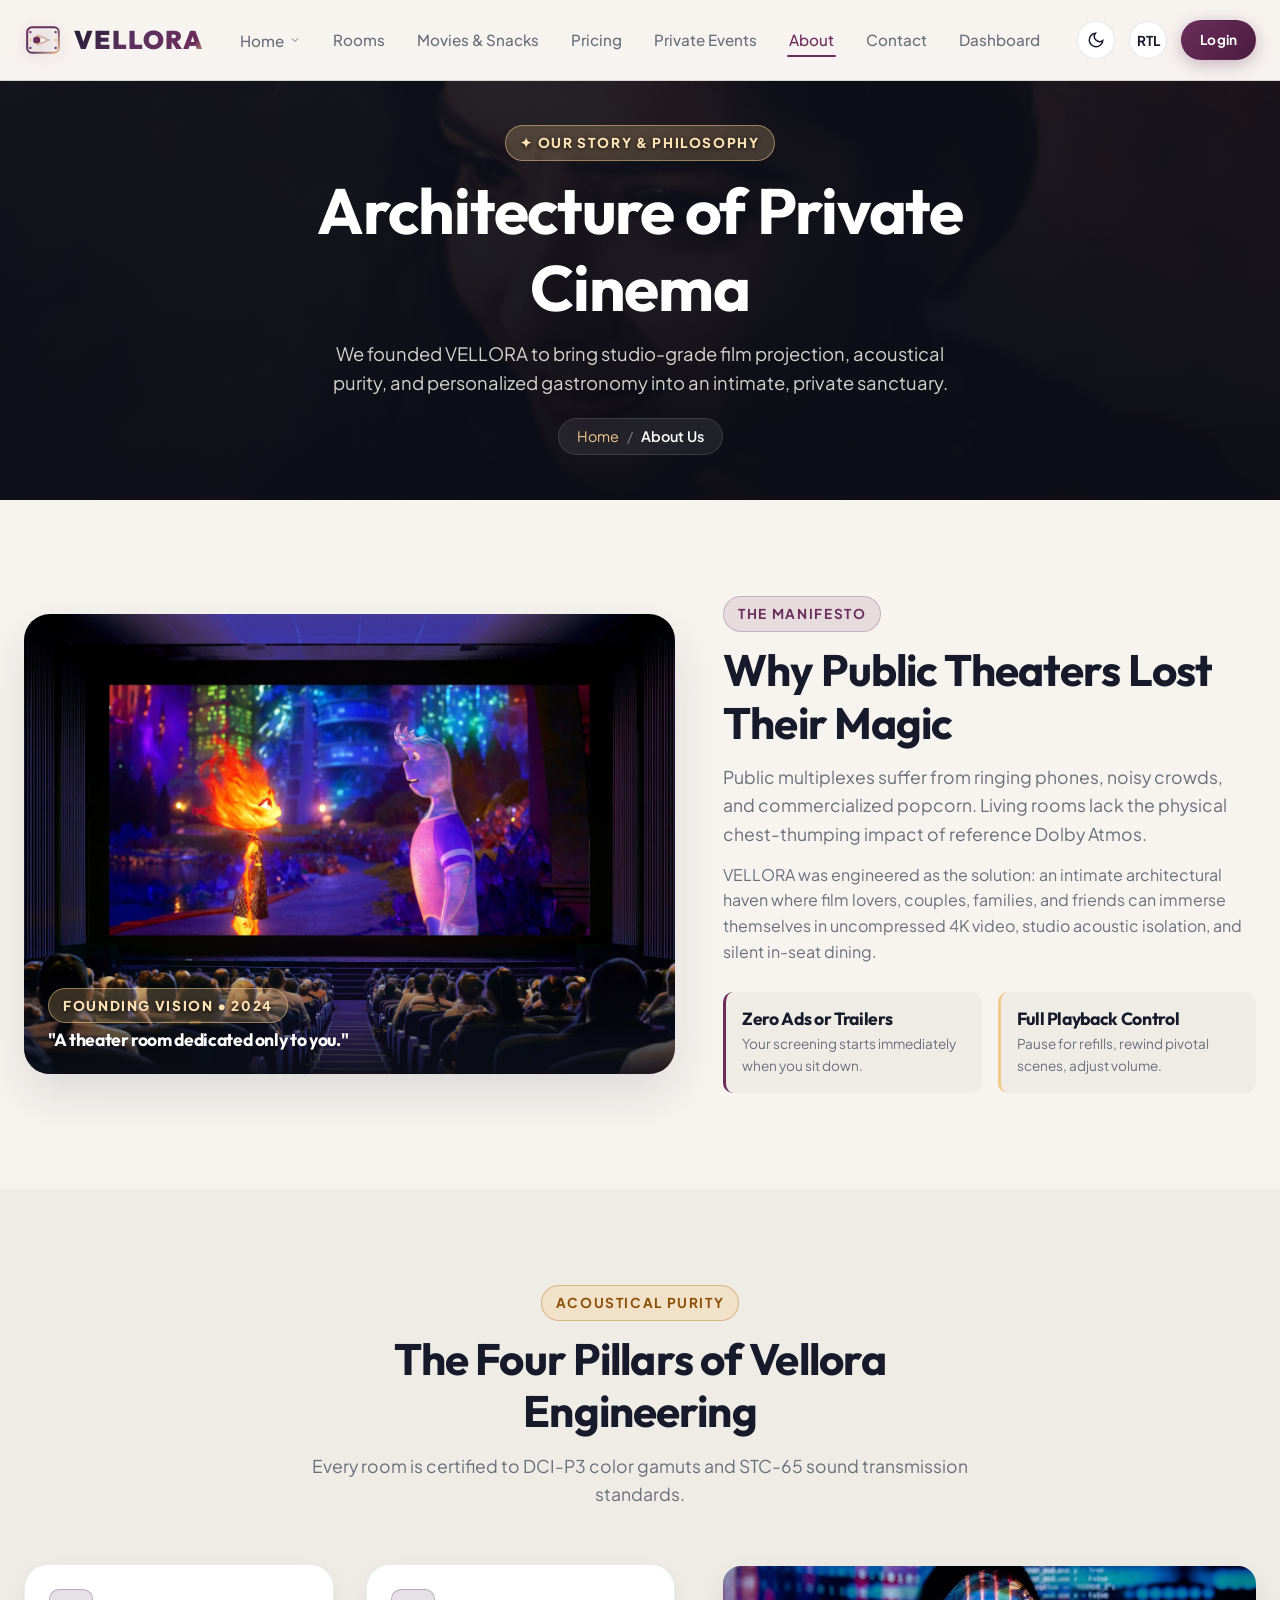
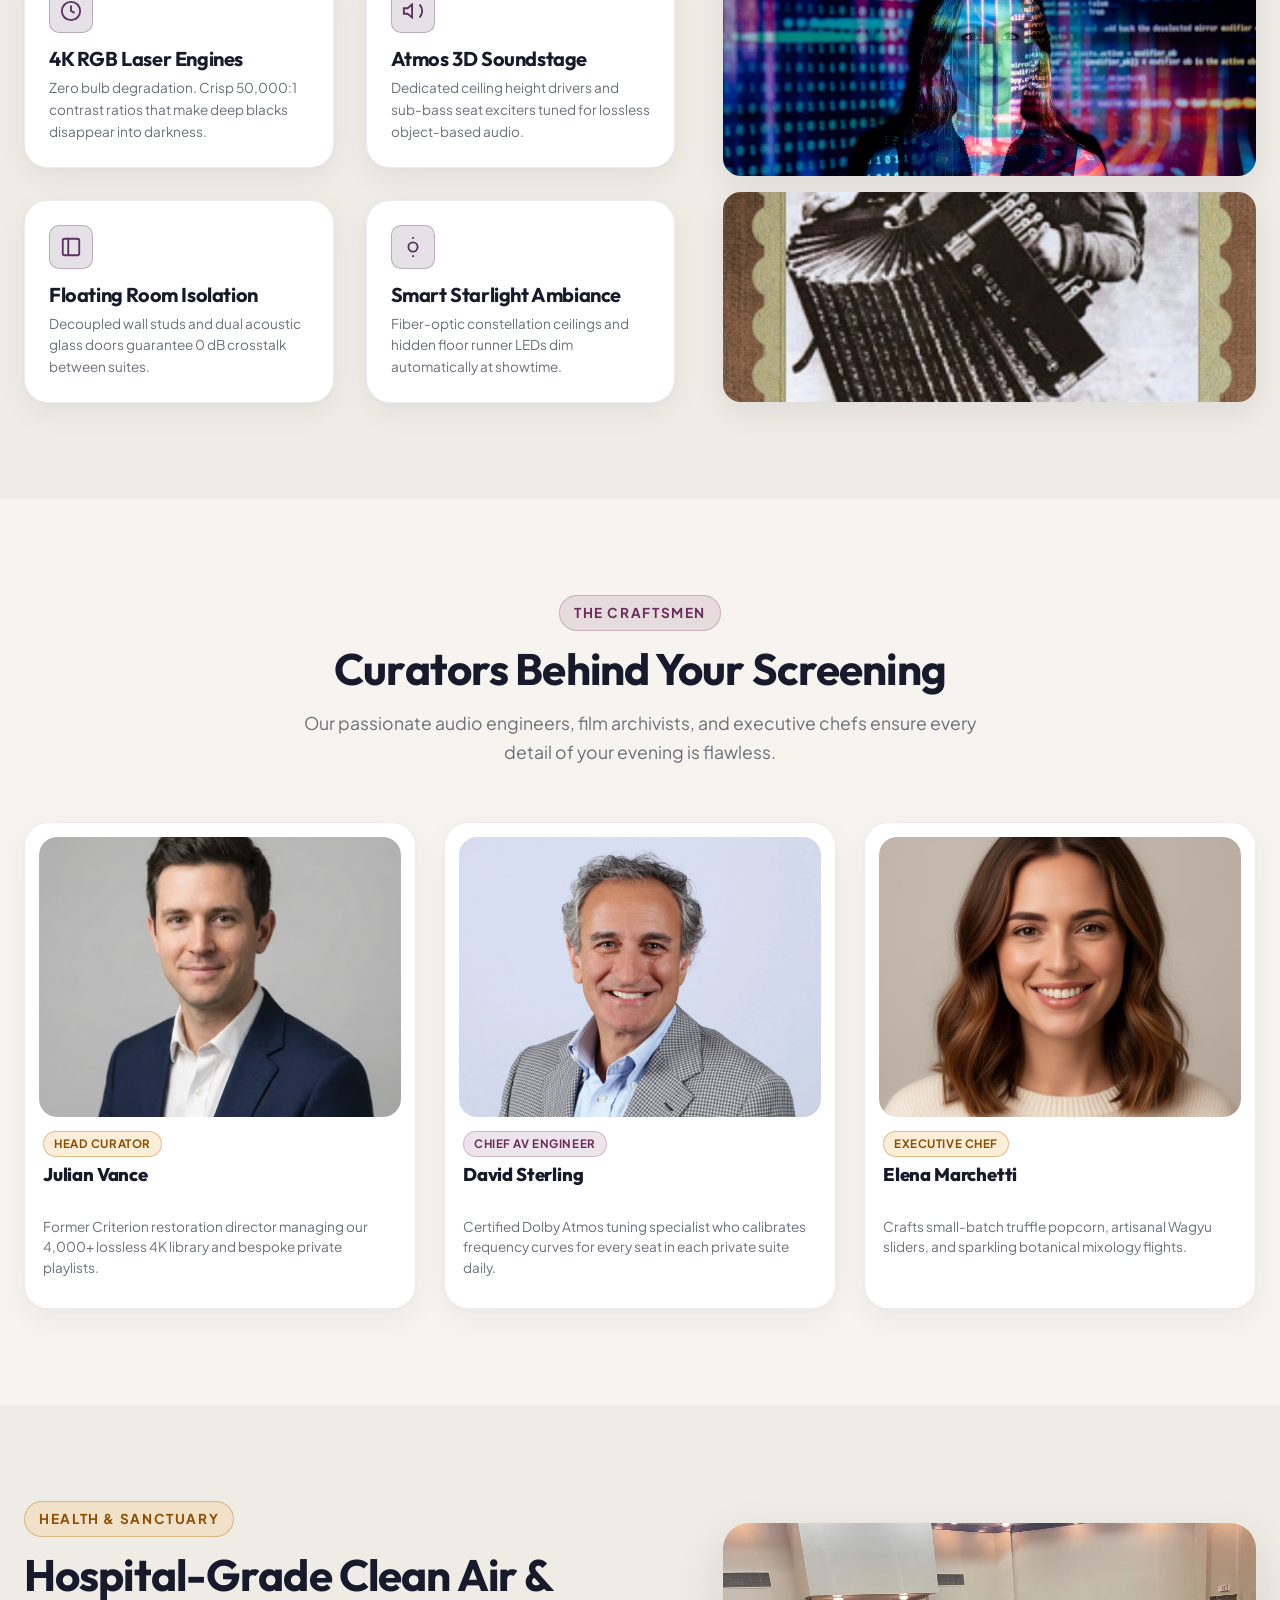
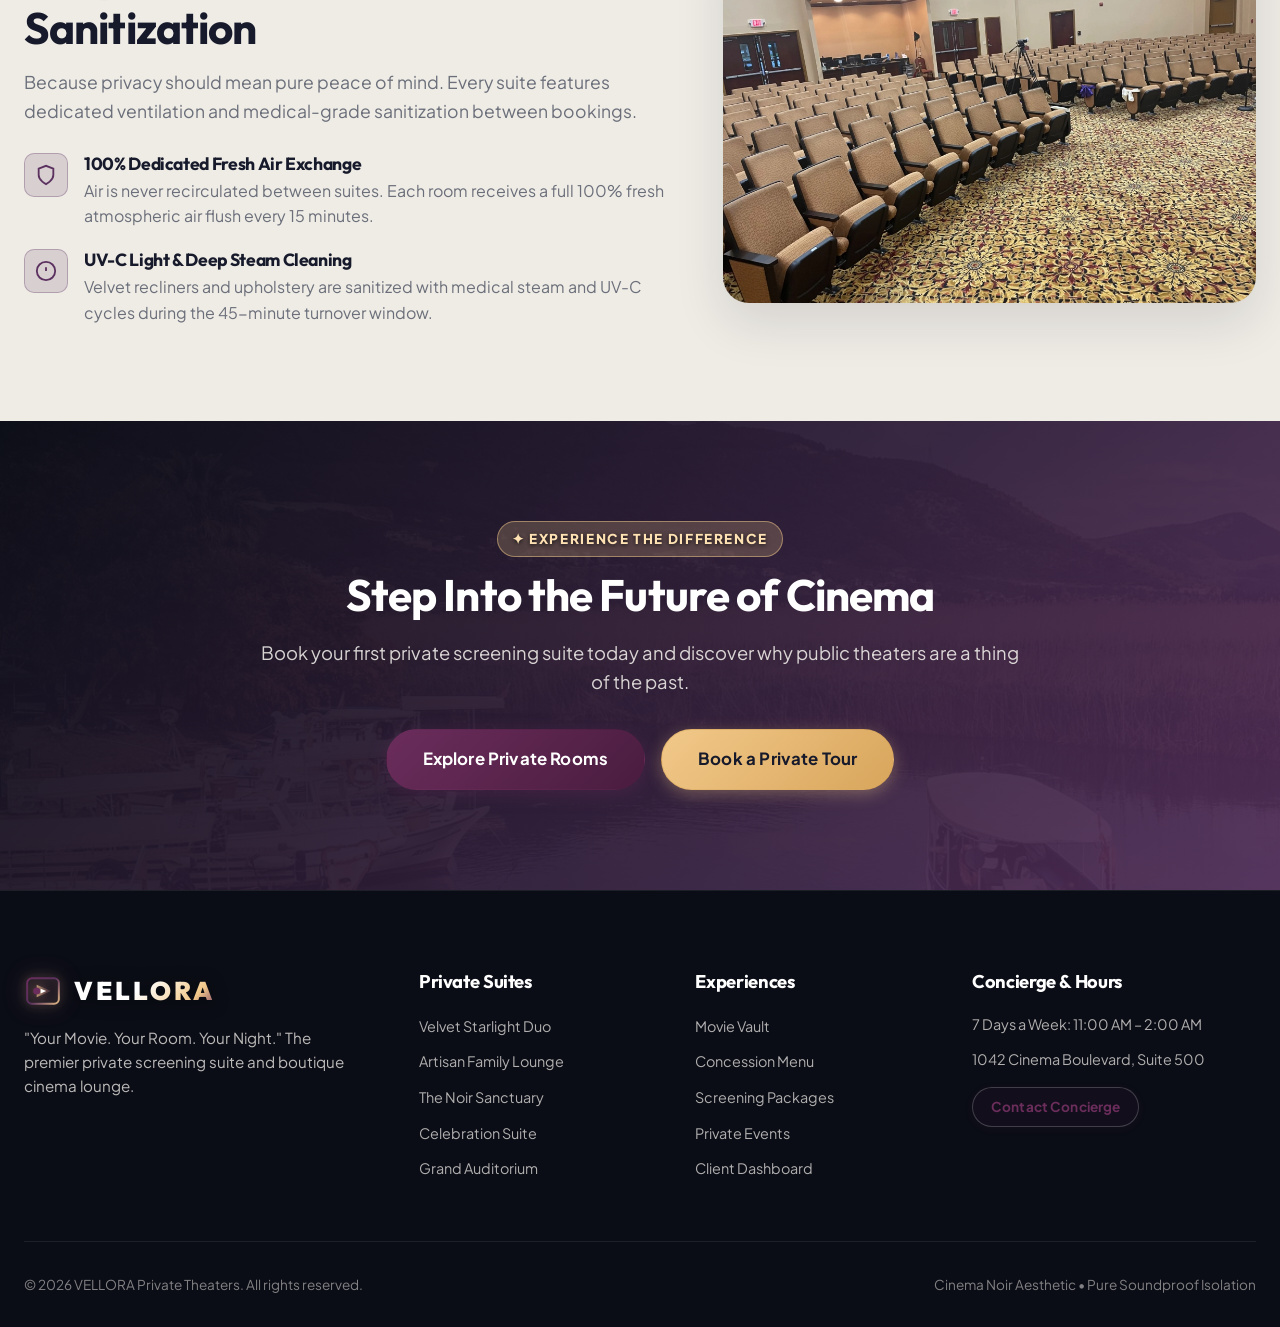
==== about.html @ 5b92fcf7 "first commit" ====
<!DOCTYPE html>
<html lang="en" data-theme="light" dir="ltr">
<head>
  <meta charset="UTF-8">
  <meta name="viewport" content="width=device-width, initial-scale=1.0">
  <title>About Us — VELLORA Private Theaters</title>
  <meta name="description" content="Discover the story behind VELLORA: our obsession with acoustic isolation, reference 4K laser optics, in-seat fine dining, and undisturbed cinema intimacy.">
  <link rel="icon" type="image/svg+xml" href="assets/icons/logo.svg">
  
  <link rel="stylesheet" href="assets/css/style.css">
  <link rel="stylesheet" href="assets/css/responsive.css">
</head>
<body>
  <!-- ==================== CINEMATIC PAGE PRELOADER ==================== -->
  <div id="vellora-preloader" class="vellora-preloader" aria-hidden="true">
    <div class="preloader-backdrop"></div>
    <div class="preloader-content">
      <div class="preloader-logo-wrap">
        <svg class="preloader-film-reel" viewBox="0 0 100 100" fill="none">
          <circle cx="50" cy="50" r="44" stroke="rgba(242, 201, 138, 0.2)" stroke-width="2" stroke-dasharray="6 6"/>
          <circle cx="50" cy="50" r="38" stroke="url(#preloadRingGrad)" stroke-width="3" stroke-linecap="round"/>
          <defs>
            <linearGradient id="preloadRingGrad" x1="0" y1="0" x2="100" y2="100" gradientUnits="userSpaceOnUse">
              <stop offset="0%" stop-color="#F2C98A"/>
              <stop offset="50%" stop-color="#6B2D5C"/>
              <stop offset="100%" stop-color="#F2C98A"/>
            </linearGradient>
          </defs>
        </svg>
        <svg class="preloader-brand-icon" viewBox="0 0 48 48" fill="none">
          <rect x="4" y="8" width="40" height="32" rx="6" stroke="url(#preloadLogoGrad)" stroke-width="2.5" />
          <circle cx="8" cy="14" r="1.5" fill="#6B2D5C" />
          <circle cx="8" cy="24" r="1.5" fill="#F2C98A" />
          <circle cx="8" cy="34" r="1.5" fill="#5B315F" />
          <circle cx="40" cy="14" r="1.5" fill="#6B2D5C" />
          <circle cx="40" cy="24" r="1.5" fill="#F2C98A" />
          <circle cx="40" cy="34" r="1.5" fill="#5B315F" />
          <polygon points="16,16 34,24 16,32" fill="url(#preloadBeamGrad)" />
          <circle cx="16" cy="24" r="4.5" fill="#6B2D5C" />
          <polygon points="21,21 28,24 21,27" fill="#FFFFFF" />
          <defs>
            <linearGradient id="preloadLogoGrad" x1="4" y1="4" x2="44" y2="44" gradientUnits="userSpaceOnUse">
              <stop offset="0%" stop-color="#6B2D5C" />
              <stop offset="50%" stop-color="#5B315F" />
              <stop offset="100%" stop-color="#F2C98A" />
            </linearGradient>
            <linearGradient id="preloadBeamGrad" x1="14" y1="24" x2="40" y2="24" gradientUnits="userSpaceOnUse">
              <stop offset="0%" stop-color="#F2C98A" stop-opacity="0.85" />
              <stop offset="100%" stop-color="#6B2D5C" stop-opacity="0.15" />
            </linearGradient>
          </defs>
        </svg>
      </div>
      <div class="preloader-brand-title">VELLORA</div>
      <div class="preloader-status-text">
        <span class="preloader-status-dot"></span>
        CALIBRATING PRIVATE CINEMA
      </div>
      <div class="preloader-progress-track">
        <div class="preloader-progress-bar"></div>
      </div>
    </div>
  </div>

  <!-- ==================== SITE NAVBAR ==================== -->
  <header class="site-header">
    <div class="container nav-container">
      <a href="index.html" class="brand-wrapper" aria-label="VELLORA Home">
        <svg class="brand-logo-svg" viewBox="0 0 48 48" fill="none">
          <defs>
            <linearGradient id="navLogoGradAb" x1="4" y1="4" x2="44" y2="44" gradientUnits="userSpaceOnUse">
              <stop offset="0%" stop-color="#6B2D5C" />
              <stop offset="50%" stop-color="#5B315F" />
              <stop offset="100%" stop-color="#F2C98A" />
            </linearGradient>
            <linearGradient id="navBeamGradAb" x1="14" y1="24" x2="40" y2="24" gradientUnits="userSpaceOnUse">
              <stop offset="0%" stop-color="#F2C98A" stop-opacity="0.8" />
              <stop offset="100%" stop-color="#6B2D5C" stop-opacity="0.1" />
            </linearGradient>
          </defs>
          <rect x="4" y="8" width="40" height="32" rx="6" stroke="url(#navLogoGradAb)" stroke-width="2.5" />
          <circle cx="8" cy="14" r="1.5" fill="#6B2D5C" />
          <circle cx="8" cy="24" r="1.5" fill="#F2C98A" />
          <circle cx="8" cy="34" r="1.5" fill="#5B315F" />
          <circle cx="40" cy="14" r="1.5" fill="#6B2D5C" />
          <circle cx="40" cy="24" r="1.5" fill="#F2C98A" />
          <circle cx="40" cy="34" r="1.5" fill="#5B315F" />
          <polygon points="16,16 34,24 16,32" fill="url(#navBeamGradAb)" />
          <circle cx="16" cy="24" r="4.5" fill="#6B2D5C" />
          <polygon points="21,21 28,24 21,27" fill="#FFFFFF" />
        </svg>
        <span class="brand-name-text">VELLORA</span>
      </a>

      <!-- 7 Main Navbar Items with Home Dropdown -->
      <ul class="nav-links">
        <li class="nav-dropdown">
          <button class="nav-link dropdown-toggle" aria-haspopup="true" aria-expanded="false">
            Home
            <svg width="12" height="12" viewBox="0 0 24 24" fill="none" stroke="currentColor" stroke-width="2"><polyline points="6 9 12 15 18 9"/></svg>
          </button>
          <ul class="dropdown-menu">
            <li><a href="index.html">Home 1 (Classic Luxe)</a></li>
            <li><a href="home-2.html">Home 2 (Cinema Pods)</a></li>
          </ul>
        </li>
        <li><a href="rooms.html" class="nav-link">Rooms</a></li>
        <li><a href="movies-snacks.html" class="nav-link">Movies &amp; Snacks</a></li>
        <li><a href="pricing.html" class="nav-link">Pricing</a></li>
        <li><a href="parties.html" class="nav-link">Private Events</a></li>
        <li><a href="about.html" class="nav-link active">About</a></li>
        <li><a href="contact.html" class="nav-link">Contact</a></li>
        <li><a href="dashboard.html" class="nav-link">Dashboard</a></li>
      </ul>

      <div class="nav-controls">
        <button class="control-toggle-btn theme-toggle-btn" aria-label="Toggle Theme">
          <svg width="18" height="18" viewBox="0 0 24 24" fill="none" stroke="currentColor" stroke-width="2"><circle cx="12" cy="12" r="5"/><path d="M12 1v2M12 21v2M4.22 4.22l1.42 1.42M18.36 18.36l1.42 1.42M18 12h2M21 12h2M4.22 19.78l1.42-1.42M18.36 5.64l1.42-1.42"/></svg>
        </button>
        <button class="control-toggle-btn rtl-toggle-btn" aria-label="Toggle Direction">RTL</button>
        <a href="login.html" class="btn btn-primary btn-sm desktop-login-btn">Login</a>
        <button class="hamburger-btn" aria-label="Open Navigation Menu">
          <span></span><span></span><span></span>
        </button>
      </div>
    </div>
  </header>

  <!-- Mobile Drawer -->
  <div class="mobile-nav-drawer">
    <ul class="mobile-nav-links">
      <li class="nav-dropdown">
        <button class="nav-link dropdown-toggle">
          Home Concepts
          <svg width="14" height="14" viewBox="0 0 24 24" fill="none" stroke="currentColor" stroke-width="2"><polyline points="6 9 12 15 18 9"/></svg>
        </button>
        <ul class="dropdown-menu">
          <li><a href="index.html">Home 1 (Classic Luxe)</a></li>
          <li><a href="home-2.html">Home 2 (Cinema Pods)</a></li>
        </ul>
      </li>
      <li><a href="rooms.html" class="nav-link">Rooms</a></li>
      <li><a href="movies-snacks.html" class="nav-link">Movies &amp; Snacks</a></li>
      <li><a href="pricing.html" class="nav-link">Pricing</a></li>
      <li><a href="parties.html" class="nav-link">Private Events</a></li>
      <li><a href="about.html" class="nav-link active">About</a></li>
      <li><a href="contact.html" class="nav-link">Contact</a></li>
      <li><a href="dashboard.html" class="nav-link">Dashboard</a></li>
    </ul>
    <div style="margin-top: auto; display: flex; flex-direction: column; gap: 12px;">
      <a href="login.html" class="btn btn-primary">Login</a>
      <a href="register.html" class="btn btn-secondary">Create Account</a>
    </div>
  </div>

  <main>
    <!-- =======================================================
         SECTION 1: INNER PAGE HERO (EXACT STANDARDIZED HEIGHT)
         ======================================================= -->
    <section class="inner-page-hero">
      <img src="assets/images/hero-about.jpg" alt="Vellora Cinema Philosophy and Architecture" class="inner-hero-bg">
      <div class="inner-hero-overlay"></div>
      <div class="container inner-hero-content">
        <span class="eyebrow eyebrow-warm">✦ Our Story &amp; Philosophy</span>
        <h1>Architecture of Private Cinema</h1>
        <p>We founded VELLORA to bring studio-grade film projection, acoustical purity, and personalized gastronomy into an intimate, private sanctuary.</p>
        <ul class="breadcrumb-list">
          <li><a href="index.html">Home</a></li>
          <li><span>/</span></li>
          <li class="current">About Us</li>
        </ul>
      </div>
    </section>

    <!-- =======================================================
         SECTION 1: THE ORIGIN STORY & CINEMATIC MANIFESTO
         ======================================================= -->
    <section class="section-spacing">
      <div class="container">
        <div class="editorial-experience-grid">
          <div style="position: relative; border-radius: var(--radius-lg); overflow: hidden; box-shadow: var(--shadow-lg);">
            <img src="assets/images/about-manifesto.jpg" alt="Vellora Film Curators and Studio Mastering" style="width: 100%; height: 460px; object-fit: cover;">
            <div style="position: absolute; bottom: 0; left: 0; right: 0; padding: 24px; background: linear-gradient(0deg, rgba(11,13,22,0.92) 0%, transparent 100%); color: #FFFFFF;">
              <span class="eyebrow eyebrow-warm" style="margin-bottom: 6px;">Founding Vision &bull; 2024</span>
              <h4 style="color: #FFFFFF; font-size: 1.1rem;">"A theater room dedicated only to you."</h4>
            </div>
          </div>

          <div>
            <span class="eyebrow">The Manifesto</span>
            <h2>Why Public Theaters Lost Their Magic</h2>
            <p class="section-desc">Public multiplexes suffer from ringing phones, noisy crowds, and commercialized popcorn. Living rooms lack the physical chest-thumping impact of reference Dolby Atmos.</p>
            
            <p style="margin-top: 14px; font-size: 1rem; color: var(--color-muted);">
              VELLORA was engineered as the solution: an intimate architectural haven where film lovers, couples, families, and friends can immerse themselves in uncompressed 4K video, studio acoustic isolation, and silent in-seat dining.
            </p>

            <div class="form-row-2col" style="margin-top: 28px;">
              <div style="padding: 16px; background: var(--color-surface-soft); border-radius: var(--radius-sm); border-left: 3px solid var(--color-accent);">
                <h4 style="font-size: 1.1rem; margin-bottom: 4px;">Zero Ads or Trailers</h4>
                <p style="font-size: 0.85rem;">Your screening starts immediately when you sit down.</p>
              </div>
              <div style="padding: 16px; background: var(--color-surface-soft); border-radius: var(--radius-sm); border-left: 3px solid var(--color-warm);">
                <h4 style="font-size: 1.1rem; margin-bottom: 4px;">Full Playback Control</h4>
                <p style="font-size: 0.85rem;">Pause for refills, rewind pivotal scenes, adjust volume.</p>
              </div>
            </div>
          </div>
        </div>
      </div>
    </section>

    <!-- =======================================================
         SECTION 2: ACOUSTIC & OPTICAL ENGINEERING STANDARDS
         ======================================================= -->
    <section class="section-spacing" style="background: var(--color-surface-soft);">
      <div class="container">
        <div class="section-header">
          <span class="eyebrow eyebrow-warm">Acoustical Purity</span>
          <h2>The Four Pillars of Vellora Engineering</h2>
          <p class="section-desc">Every room is certified to DCI-P3 color gamuts and STC-65 sound transmission standards.</p>
        </div>

        <div class="editorial-experience-grid">
          <div class="grid-2">
            <div class="cinema-card" style="padding: 24px;">
              <div class="feature-icon-badge" style="margin-bottom: 14px;">
                <svg width="22" height="22" viewBox="0 0 24 24" fill="none" stroke="currentColor" stroke-width="2"><circle cx="12" cy="12" r="10"/><path d="M12 6v6l4 2"/></svg>
              </div>
              <h4 style="margin-bottom: 6px;">4K RGB Laser Engines</h4>
              <p style="font-size: 0.85rem;">Zero bulb degradation. Crisp 50,000:1 contrast ratios that make deep blacks disappear into darkness.</p>
            </div>

            <div class="cinema-card" style="padding: 24px;">
              <div class="feature-icon-badge" style="margin-bottom: 14px;">
                <svg width="22" height="22" viewBox="0 0 24 24" fill="none" stroke="currentColor" stroke-width="2"><polygon points="11 5 6 9 2 9 2 15 6 15 11 19 11 5"/><path d="M19.07 4.93a10 10 0 0 1 0 14.14"/></svg>
              </div>
              <h4 style="margin-bottom: 6px;">Atmos 3D Soundstage</h4>
              <p style="font-size: 0.85rem;">Dedicated ceiling height drivers and sub-bass seat exciters tuned for lossless object-based audio.</p>
            </div>

            <div class="cinema-card" style="padding: 24px;">
              <div class="feature-icon-badge" style="margin-bottom: 14px;">
                <svg width="22" height="22" viewBox="0 0 24 24" fill="none" stroke="currentColor" stroke-width="2"><rect x="3" y="3" width="18" height="18" rx="2"/><line x1="9" y1="3" x2="9" y2="21"/></svg>
              </div>
              <h4 style="margin-bottom: 6px;">Floating Room Isolation</h4>
              <p style="font-size: 0.85rem;">Decoupled wall studs and dual acoustic glass doors guarantee 0 dB crosstalk between suites.</p>
            </div>

            <div class="cinema-card" style="padding: 24px;">
              <div class="feature-icon-badge" style="margin-bottom: 14px;">
                <svg width="22" height="22" viewBox="0 0 24 24" fill="none" stroke="currentColor" stroke-width="2"><circle cx="12" cy="12" r="5"/><path d="M12 1v2M12 21v2"/></svg>
              </div>
              <h4 style="margin-bottom: 6px;">Smart Starlight Ambiance</h4>
              <p style="font-size: 0.85rem;">Fiber-optic constellation ceilings and hidden floor runner LEDs dim automatically at showtime.</p>
            </div>
          </div>

          <div style="display: flex; flex-direction: column; gap: 16px;">
            <div style="border-radius: var(--radius-md); overflow: hidden; height: 210px; box-shadow: var(--shadow-md);">
              <img src="assets/images/about-engineering.jpg" alt="Laser Optical Prism Calibration" style="width: 100%; height: 100%; object-fit: cover;">
            </div>
            <div style="border-radius: var(--radius-md); overflow: hidden; height: 210px; box-shadow: var(--shadow-md);">
              <img src="assets/images/about-acoustics-lab.jpg" alt="Acoustical Sound Panel Lab" style="width: 100%; height: 100%; object-fit: cover;">
            </div>
          </div>
        </div>
      </div>
    </section>

    <!-- =======================================================
         SECTION 3: MASTER CURATORS & HOSPITALITY MASTERS
         ======================================================= -->
    <section class="section-spacing">
      <div class="container">
        <div class="section-header">
          <span class="eyebrow">The Craftsmen</span>
          <h2>Curators Behind Your Screening</h2>
          <p class="section-desc">Our passionate audio engineers, film archivists, and executive chefs ensure every detail of your evening is flawless.</p>
        </div>

        <div class="grid-3">
          <div class="cinema-card">
            <div class="card-media" style="height: 280px;">
              <img src="assets/images/about-team-curator.jpg" alt="Julian Vance - Master Film Curator">
            </div>
            <div class="card-body">
              <span class="eyebrow eyebrow-warm" style="margin-bottom: 6px;">Head Curator</span>
              <h3 class="card-title">Julian Vance</h3>
              <p class="card-desc">Former Criterion restoration director managing our 4,000+ lossless 4K library and bespoke private playlists.</p>
            </div>
          </div>

          <div class="cinema-card">
            <div class="card-media" style="height: 280px;">
              <img src="assets/images/about-team-projectionist.jpg" alt="David Sterling - Chief Acoustical Engineer">
            </div>
            <div class="card-body">
              <span class="eyebrow" style="margin-bottom: 6px;">Chief AV Engineer</span>
              <h3 class="card-title">David Sterling</h3>
              <p class="card-desc">Certified Dolby Atmos tuning specialist who calibrates frequency curves for every seat in each private suite daily.</p>
            </div>
          </div>

          <div class="cinema-card">
            <div class="card-media" style="height: 280px;">
              <img src="assets/images/about-team-sommelier.jpg" alt="Elena Marchetti - Executive Concession Chef">
            </div>
            <div class="card-body">
              <span class="eyebrow eyebrow-warm" style="margin-bottom: 6px;">Executive Chef</span>
              <h3 class="card-title">Elena Marchetti</h3>
              <p class="card-desc">Crafts small-batch truffle popcorn, artisanal Wagyu sliders, and sparkling botanical mixology flights.</p>
            </div>
          </div>
        </div>
      </div>
    </section>

    <!-- =======================================================
         SECTION 4: SUSTAINABILITY & CLEAN AIR TECHNOLOGY
         ======================================================= -->
    <section class="section-spacing" style="background: var(--color-surface-soft);">
      <div class="container">
        <div class="editorial-experience-grid">
          <div>
            <span class="eyebrow eyebrow-warm">Health &amp; Sanctuary</span>
            <h2>Hospital-Grade Clean Air &amp; Sanitization</h2>
            <p class="section-desc">Because privacy should mean pure peace of mind. Every suite features dedicated ventilation and medical-grade sanitization between bookings.</p>

            <div class="feature-list">
              <div class="feature-list-item">
                <div class="feature-icon-badge">
                  <svg width="22" height="22" viewBox="0 0 24 24" fill="none" stroke="currentColor" stroke-width="2"><path d="M12 22s8-4 8-10V5l-8-3-8 3v7c0 6 8 10 8 10z"/></svg>
                </div>
                <div>
                  <h4>100% Dedicated Fresh Air Exchange</h4>
                  <p>Air is never recirculated between suites. Each room receives a full 100% fresh atmospheric air flush every 15 minutes.</p>
                </div>
              </div>

              <div class="feature-list-item">
                <div class="feature-icon-badge">
                  <svg width="22" height="22" viewBox="0 0 24 24" fill="none" stroke="currentColor" stroke-width="2"><circle cx="12" cy="12" r="10"/><line x1="12" y1="8" x2="12" y2="12"/><line x1="12" y1="16" x2="12.01" y2="16"/></svg>
                </div>
                <div>
                  <h4>UV-C Light &amp; Deep Steam Cleaning</h4>
                  <p>Velvet recliners and upholstery are sanitized with medical steam and UV-C cycles during the 45-minute turnover window.</p>
                </div>
              </div>
            </div>
          </div>

          <div style="border-radius: var(--radius-lg); overflow: hidden; height: 380px; box-shadow: var(--shadow-lg);">
            <img src="assets/images/about-clean-air.jpg" alt="Vellora Clean Air and Private Sanitation" style="width: 100%; height: 100%; object-fit: cover;">
          </div>
        </div>
      </div>
    </section>

    <!-- =======================================================
         SECTION 5: FINAL INVITATION & STUDIO TOUR CTA
         ======================================================= -->
    <section class="fullwidth-cta-section">
      <img src="assets/images/about-cta-tour.jpg" alt="Vellora Cinema Suite Invitation" class="cta-bg">
      <div class="cta-overlay"></div>
      
      <div class="container">
        <div class="cta-content">
          <span class="eyebrow eyebrow-warm">✦ Experience the Difference</span>
          <h2>Step Into the Future of Cinema</h2>
          <p>Book your first private screening suite today and discover why public theaters are a thing of the past.</p>
          <div class="cta-buttons">
            <a href="rooms.html" class="btn btn-primary btn-lg">Explore Private Rooms</a>
            <a href="contact.html" class="btn btn-secondary btn-lg">Book a Private Tour</a>
          </div>
        </div>
      </div>
    </section>
  </main>

  <!-- ==================== FOOTER ==================== -->
  <footer class="site-footer">
    <div class="container">
      <div class="footer-grid">
        <div class="footer-brand">
          <a href="index.html" class="brand-wrapper" style="color: #FFFFFF;">
            <svg class="brand-logo-svg" viewBox="0 0 48 48" fill="none">
              <rect x="4" y="8" width="40" height="32" rx="6" stroke="url(#navLogoGradAb)" stroke-width="2.5" />
              <polygon points="16,16 34,24 16,32" fill="url(#navBeamGradAb)" />
              <circle cx="16" cy="24" r="4.5" fill="#6B2D5C" />
              <polygon points="21,21 28,24 21,27" fill="#FFFFFF" />
            </svg>
            <span class="brand-name-text">VELLORA</span>
          </a>
          <p>"Your Movie. Your Room. Your Night." The premier private screening suite and boutique cinema lounge.</p>
        </div>

        <div class="footer-col">
          <h4>Private Suites</h4>
          <ul class="footer-links">
            <li><a href="rooms.html">Velvet Starlight Duo</a></li>
            <li><a href="rooms.html">Artisan Family Lounge</a></li>
            <li><a href="rooms.html">The Noir Sanctuary</a></li>
            <li><a href="rooms.html">Celebration Suite</a></li>
            <li><a href="rooms.html">Grand Auditorium</a></li>
          </ul>
        </div>

        <div class="footer-col">
          <h4>Experiences</h4>
          <ul class="footer-links">
            <li><a href="movies-snacks.html">Movie Vault</a></li>
            <li><a href="movies-snacks.html">Concession Menu</a></li>
            <li><a href="pricing.html">Screening Packages</a></li>
            <li><a href="parties.html">Private Events</a></li>
            <li><a href="dashboard.html">Client Dashboard</a></li>
          </ul>
        </div>

        <div class="footer-col">
          <h4>Concierge &amp; Hours</h4>
          <p style="color: rgba(247, 244, 240, 0.7); font-size: 0.9rem; margin-bottom: 12px;">7 Days a Week: 11:00 AM – 2:00 AM</p>
          <p style="color: rgba(247, 244, 240, 0.7); font-size: 0.9rem; margin-bottom: 16px;">1042 Cinema Boulevard, Suite 500</p>
          <a href="contact.html" class="btn btn-outline btn-sm" style="color: #FFFFFF; border-color: rgba(255,255,255,0.2);">Contact Concierge</a>
        </div>
      </div>

      <div class="footer-bottom">
        <span>&copy; 2026 VELLORA Private Theaters. All rights reserved.</span>
        <span>Cinema Noir Aesthetic &bull; Pure Soundproof Isolation</span>
      </div>
    </div>
  </footer>

  <button class="back-to-top" aria-label="Back to top">
    <svg width="20" height="20" viewBox="0 0 24 24" fill="none" stroke="currentColor" stroke-width="2"><polyline points="18 15 12 9 6 15"/></svg>
  </button>

  <script src="assets/js/main.js"></script>
</body>
</html>
---- assets/css/style.css ----
/* ==========================================================================
   VELLORA — Private Movie Theater Rental
   Design Theme: "Cinema Noir"
   ========================================================================== */

@import url('https://fonts.googleapis.com/css2?family=Outfit:wght@300;400;500;600;700;800&family=Plus+Jakarta+Sans:wght@300;400;500;600;700&display=swap');

/* --- Root Design Variables (Light Mode Default) --- */
:root {
  --color-primary: #171A2B;
  --color-secondary: #5B315F;
  --color-accent: #6B2D5C;
  --color-accent-hover: #542048;
  --color-warm: #F2C98A;
  --color-warm-rgb: 242, 201, 138;
  --color-bg: #F7F4F0;
  --color-surface: #FFFFFF;
  --color-surface-soft: #EFECE6;
  --color-text: #171A2B;
  --color-muted: #6B6F7A;
  --color-border: rgba(23, 26, 43, 0.1);
  --color-border-hover: rgba(107, 45, 92, 0.4);
  
  --color-dark-bg: #0B0D16;
  --color-dark-surface: #151827;

  /* Card & Glass Tokens */
  --card-bg: #FFFFFF;
  --card-border: rgba(23, 26, 43, 0.08);
  --glass-bg: rgba(255, 255, 255, 0.85);
  --glass-border: rgba(255, 255, 255, 0.4);
  --nav-bg: rgba(247, 244, 240, 0.92);
  
  /* Shadows & Glows */
  --shadow-sm: 0 2px 8px rgba(23, 26, 43, 0.06);
  --shadow-md: 0 10px 30px rgba(23, 26, 43, 0.08);
  --shadow-lg: 0 20px 50px rgba(23, 26, 43, 0.12);
  --glow-warm: 0 0 35px rgba(242, 201, 138, 0.35);
  --glow-accent: 0 0 30px rgba(107, 45, 92, 0.3);

  /* Dimensions & Spacing */
  --container-max-width: 1320px;
  --radius-sm: 10px;
  --radius-md: 18px;
  --radius-lg: 26px;
  --radius-xl: 34px;
  --radius-full: 9999px;
  --inner-hero-height: 420px;

  /* Fonts */
  --font-heading: 'Outfit', sans-serif;
  --font-body: 'Plus Jakarta Sans', sans-serif;
  --transition-fast: 0.2s ease;
  --transition-normal: 0.35s cubic-bezier(0.16, 1, 0.3, 1);
}

/* --- Dark Mode Theme Overrides --- */
[data-theme="dark"] {
  --color-accent: #D882C7;
  --color-accent-hover: #E8A0D9;
  --color-bg: #0B0D16;
  --color-surface: #151827;
  --color-surface-soft: #1E2235;
  --color-text: #F7F4F0;
  --color-muted: #9BA1B0;
  --color-border: rgba(247, 244, 240, 0.1);
  --color-border-hover: rgba(107, 45, 92, 0.5);

  --card-bg: #151827;
  --card-border: rgba(255, 255, 255, 0.08);
  --glass-bg: rgba(21, 24, 39, 0.88);
  --glass-border: rgba(255, 255, 255, 0.07);
  --nav-bg: rgba(11, 13, 22, 0.94);

  --shadow-sm: 0 2px 8px rgba(0, 0, 0, 0.3);
  --shadow-md: 0 10px 30px rgba(0, 0, 0, 0.45);
  --shadow-lg: 0 25px 60px rgba(0, 0, 0, 0.65);
  --glow-warm: 0 0 35px rgba(242, 201, 138, 0.22);
}

/* --- Reset & Base Styles --- */
*, *::before, *::after {
  box-sizing: border-box;
  margin: 0;
  padding: 0;
}

html {
  scroll-behavior: smooth;
  font-size: 16px;
}

body {
  font-family: var(--font-body);
  background-color: var(--color-bg);
  color: var(--color-text);
  line-height: 1.6;
  overflow-x: hidden;
  transition: background-color var(--transition-normal), color var(--transition-normal);
  -webkit-font-smoothing: antialiased;
}

/* --- Typography --- */
h1, h2, h3, h4, h5, h6 {
  font-family: var(--font-heading);
  color: var(--color-text);
  font-weight: 700;
  line-height: 1.2;
  letter-spacing: -0.02em;
}

h1 { font-size: clamp(2.4rem, 5vw, 4rem); }
h2 { font-size: clamp(1.85rem, 3.5vw, 2.75rem); }
h3 { font-size: clamp(1.35rem, 2.5vw, 1.85rem); }
h4 { font-size: 1.25rem; }
p { color: var(--color-muted); font-size: 1rem; }

a {
  color: inherit;
  text-decoration: none;
  transition: color var(--transition-fast);
}

img {
  max-width: 100%;
  height: auto;
  display: block;
}

button, input, select, textarea {
  font-family: inherit;
  font-size: inherit;
}

/* --- Layout Containers --- */
.container {
  width: 100%;
  max-width: var(--container-max-width);
  margin-left: auto;
  margin-right: auto;
  padding-left: 24px;
  padding-right: 24px;
}

.section-spacing {
  padding-top: 96px;
  padding-bottom: 96px;
  position: relative;
}

.section-header {
  text-align: center;
  max-width: 720px;
  margin: 0 auto 56px auto;
}

.eyebrow {
  display: inline-flex;
  align-items: center;
  gap: 8px;
  font-size: 0.85rem;
  text-transform: uppercase;
  letter-spacing: 0.12em;
  font-weight: 700;
  color: var(--color-accent);
  margin-bottom: 12px;
  background: rgba(107, 45, 92, 0.12);
  padding: 6px 14px;
  border-radius: var(--radius-full);
  border: 1px solid rgba(107, 45, 92, 0.25);
}

.eyebrow-warm {
  color: #8C4E03;
  background: rgba(242, 201, 138, 0.32);
  border: 1px solid rgba(180, 115, 20, 0.4);
}

[data-theme="dark"] .eyebrow {
  color: #E8A0D9;
  background: rgba(216, 130, 199, 0.16);
  border-color: rgba(216, 130, 199, 0.32);
}

[data-theme="dark"] .eyebrow-warm {
  color: #F7D7A3;
  background: rgba(242, 201, 138, 0.16);
  border-color: rgba(242, 201, 138, 0.4);
}

/* Dark Hero / CTA Overlays & Floating Image Badges */
.home-hero-section .eyebrow-warm,
.hero-text-content .eyebrow-warm,
.home-hero-container .eyebrow-warm,
.h1-console-card .eyebrow-warm,
.inner-page-hero .eyebrow-warm,
.inner-hero-content .eyebrow-warm,
.hero-content .eyebrow-warm,
.h2-panoramic-hero .eyebrow-warm,
.cta-content .eyebrow-warm,
.fullwidth-cta-section .eyebrow-warm,
.auth-hero-pane .eyebrow-warm,
.card-media .eyebrow-warm,
#event-inquiry .eyebrow-warm,
#event-inquiry .eyebrow,
[style*="var(--color-primary)"] .eyebrow-warm,
[style*="var(--color-primary)"] .eyebrow,
[style*="linear-gradient"] > .eyebrow-warm {
  color: #FFE2B3 !important;
  background: rgba(242, 201, 138, 0.22) !important;
  border: 1px solid rgba(242, 201, 138, 0.5) !important;
  font-weight: 800 !important;
  text-shadow: 0 1px 4px rgba(0, 0, 0, 0.8) !important;
}

.card-body .eyebrow {
  font-size: 0.72rem;
  letter-spacing: 0.05em;
  padding: 3px 10px;
  margin-bottom: 8px;
  white-space: nowrap;
  display: inline-flex;
  align-items: center;
  width: fit-content;
  max-width: 100%;
  overflow: hidden;
  text-overflow: ellipsis;
}

.section-desc {
  margin-top: 14px;
  font-size: 1.1rem;
}

/* --- Cinematic Visual Accents --- */
.film-frame-decor {
  position: relative;
}
.film-frame-decor::after {
  content: '';
  position: absolute;
  inset: -6px;
  border: 1px dashed rgba(242, 201, 138, 0.35);
  border-radius: inherit;
  pointer-events: none;
}

.spotlight-glow {
  position: absolute;
  width: 500px;
  height: 500px;
  border-radius: 50%;
  background: radial-gradient(circle, rgba(91, 49, 95, 0.25) 0%, rgba(107, 45, 92, 0.08) 45%, transparent 70%);
  pointer-events: none;
  z-index: 0;
  filter: blur(40px);
}

/* --- Buttons & CTAs --- */
.btn {
  display: inline-flex;
  align-items: center;
  justify-content: center;
  gap: 10px;
  padding: 13px 28px;
  border-radius: var(--radius-full);
  font-weight: 700;
  font-size: 0.95rem;
  letter-spacing: 0.01em;
  cursor: pointer;
  transition: all var(--transition-normal);
  border: 1px solid transparent;
  text-align: center;
  white-space: nowrap;
}

.btn-primary {
  background: linear-gradient(135deg, var(--color-accent) 0%, #4A1C3F 100%);
  color: #FFFFFF !important;
  box-shadow: 0 4px 18px rgba(107, 45, 92, 0.35);
}

.btn-primary:hover {
  transform: translateY(-2px);
  box-shadow: 0 8px 25px rgba(107, 45, 92, 0.5);
  background: linear-gradient(135deg, #7E366D 0%, #542048 100%);
}

.btn-secondary {
  background: linear-gradient(135deg, #F2C98A 0%, #D8A55B 100%);
  color: #171A2B !important;
  font-weight: 700;
  border: 1px solid rgba(216, 165, 91, 0.5);
  box-shadow: 0 4px 16px rgba(242, 201, 138, 0.35);
}

.btn-secondary:hover {
  background: linear-gradient(135deg, #E6B56E 0%, #C89445 100%);
  border-color: rgba(216, 165, 91, 0.8);
  box-shadow: 0 8px 24px rgba(242, 201, 138, 0.55);
  transform: translateY(-2px);
}

.btn-warm {
  background: linear-gradient(135deg, var(--color-warm) 0%, #D8B06F 100%);
  color: #171A2B !important;
  box-shadow: var(--glow-warm);
}

.btn-warm:hover {
  transform: translateY(-2px);
  box-shadow: 0 8px 25px rgba(242, 201, 138, 0.5);
}

.btn-outline {
  background: rgba(107, 45, 92, 0.08);
  color: #6B2D5C !important;
  border: 1.5px solid rgba(107, 45, 92, 0.4);
  font-weight: 700;
  box-shadow: 0 2px 8px rgba(107, 45, 92, 0.08);
}

.btn-outline:hover {
  border-color: #6B2D5C !important;
  color: #FFFFFF !important;
  background: linear-gradient(135deg, #6B2D5C 0%, #4A1C3F 100%) !important;
  transform: translateY(-2px);
  box-shadow: 0 6px 20px rgba(107, 45, 92, 0.35);
}

[data-theme="dark"] .btn-outline {
  background: rgba(216, 130, 199, 0.12);
  color: #E8A0D9 !important;
  border: 1.5px solid rgba(216, 130, 199, 0.4);
}

[data-theme="dark"] .btn-outline:hover {
  background: linear-gradient(135deg, #D882C7 0%, #934280 100%) !important;
  color: #0B0D16 !important;
  border-color: #D882C7 !important;
  box-shadow: 0 6px 20px rgba(216, 130, 199, 0.4);
}

.btn-sm {
  padding: 8px 18px;
  font-size: 0.85rem;
}

.btn-lg {
  padding: 16px 36px;
  font-size: 1.05rem;
}

/* --- Header & Navbar --- */
.site-header {
  position: fixed;
  top: 0;
  left: 0;
  width: 100%;
  z-index: 1000;
  background: var(--nav-bg);
  backdrop-filter: blur(16px);
  -webkit-backdrop-filter: blur(16px);
  border-bottom: 1px solid var(--color-border);
  transition: all var(--transition-normal);
}

.site-header.scrolled {
  box-shadow: var(--shadow-md);
}

.nav-container {
  display: flex;
  align-items: center;
  justify-content: space-between;
  height: 80px;
  gap: 20px;
}

.brand-wrapper {
  display: flex;
  align-items: center;
  gap: 12px;
  font-family: var(--font-heading);
  font-size: 1.6rem;
  font-weight: 800;
  letter-spacing: 0.04em;
  color: var(--color-text);
  text-decoration: none;
}

.brand-wrapper .brand-logo-svg {
  width: 38px;
  height: 38px;
  flex-shrink: 0;
  filter: drop-shadow(0 2px 8px rgba(107, 45, 92, 0.35));
  transition: transform var(--transition-fast);
}

.brand-wrapper:hover .brand-logo-svg {
  transform: scale(1.05);
}

.brand-name-text {
  background: linear-gradient(135deg, #171A2B 0%, #5B315F 45%, #6B2D5C 85%, #F2C98A 100%);
  -webkit-background-clip: text;
  -webkit-text-fill-color: transparent;
  font-weight: 900;
  letter-spacing: 0.05em;
  display: inline-block;
}

[data-theme="dark"] .brand-name-text,
.auth-top-bar .brand-name-text,
.auth-media-pane .brand-name-text,
.site-footer .brand-name-text {
  background: linear-gradient(135deg, #FFFFFF 0%, #FFFFFF 45%, #F2C98A 85%, #FFE2B3 100%) !important;
  -webkit-background-clip: text !important;
  -webkit-text-fill-color: transparent !important;
  font-weight: 900 !important;
  letter-spacing: 0.12em !important;
  filter: drop-shadow(0 2px 8px rgba(0, 0, 0, 0.8));
}

.auth-top-bar .brand-logo-svg {
  filter: drop-shadow(0 0 10px rgba(242, 201, 138, 0.45)) drop-shadow(0 2px 8px rgba(0, 0, 0, 0.8));
}

.nav-links {
  display: flex;
  align-items: center;
  gap: 28px;
  list-style: none;
}

.nav-link {
  font-weight: 500;
  font-size: 0.95rem;
  color: var(--color-muted);
  position: relative;
  padding: 8px 2px;
  transition: color var(--transition-fast);
}

.nav-link:hover, .nav-link.active {
  color: var(--color-accent);
}

.nav-link.active::after {
  content: '';
  position: absolute;
  bottom: 0;
  left: 0;
  width: 100%;
  height: 2px;
  background: var(--color-accent);
  border-radius: var(--radius-full);
}

/* --- Dropdown Navigation --- */
.nav-dropdown {
  position: relative;
}

.dropdown-toggle {
  display: inline-flex;
  align-items: center;
  gap: 5px;
  cursor: pointer;
  background: none;
  border: none;
  font-family: inherit;
}

.dropdown-toggle svg {
  transition: transform var(--transition-fast);
}

.nav-dropdown:hover .dropdown-toggle svg,
.nav-dropdown.open .dropdown-toggle svg {
  transform: rotate(180deg);
}

.dropdown-menu {
  position: absolute;
  top: calc(100% + 8px);
  left: 0;
  min-width: 190px;
  background: var(--card-bg);
  border: 1px solid var(--card-border);
  border-radius: var(--radius-md);
  padding: 8px;
  list-style: none;
  box-shadow: var(--shadow-lg);
  opacity: 0;
  visibility: hidden;
  transform: translateY(10px);
  transition: all var(--transition-normal);
  z-index: 1100;
}

.nav-dropdown:hover .dropdown-menu,
.nav-dropdown.open .dropdown-menu {
  opacity: 1;
  visibility: visible;
  transform: translateY(0);
}

.dropdown-menu li {
  margin: 0;
}

.dropdown-menu li a {
  display: flex;
  align-items: center;
  justify-content: space-between;
  padding: 10px 14px;
  font-size: 0.9rem;
  font-weight: 500;
  color: var(--color-muted);
  border-radius: var(--radius-sm);
  transition: all var(--transition-fast);
}

.dropdown-menu li a:hover,
.dropdown-menu li a.active {
  background: rgba(107, 45, 92, 0.1);
  color: var(--color-accent);
}

.dropdown-menu li a.active {
  font-weight: 700;
}

/* Mobile Dropdown */
.mobile-nav-links .nav-dropdown {
  width: 100%;
}

.mobile-nav-links .nav-dropdown .dropdown-toggle {
  width: 100%;
  justify-content: space-between;
  font-size: 1.05rem;
  font-weight: 600;
  padding: 10px 0;
  color: var(--color-text);
  border: none;
  background: transparent;
}

.mobile-nav-links .nav-dropdown .dropdown-menu {
  position: static;
  opacity: 1;
  visibility: visible;
  transform: none;
  box-shadow: none;
  border: 1px solid var(--color-border);
  background: var(--color-surface-soft);
  margin-top: 6px;
  display: none;
  padding: 6px 8px;
}

.mobile-nav-links .nav-dropdown.open .dropdown-menu {
  display: block;
}

.nav-controls {
  display: flex;
  align-items: center;
  gap: 14px;
}

.control-toggle-btn {
  background: var(--color-surface);
  border: 1px solid var(--color-border);
  color: var(--color-text);
  width: 38px;
  height: 38px;
  border-radius: var(--radius-full);
  display: flex;
  align-items: center;
  justify-content: center;
  cursor: pointer;
  font-size: 0.85rem;
  font-weight: 700;
  transition: all var(--transition-fast);
}

.control-toggle-btn:hover {
  border-color: var(--color-accent);
  color: var(--color-accent);
  transform: scale(1.05);
}

.hamburger-btn {
  display: none;
  background: var(--color-surface);
  border: 1px solid var(--color-border);
  border-radius: var(--radius-full);
  cursor: pointer;
  width: 38px;
  height: 38px;
  min-width: 38px;
  min-height: 38px;
  flex-direction: column;
  justify-content: center;
  align-items: center;
  gap: 4px;
  padding: 0;
  color: var(--color-text);
  transition: all var(--transition-fast);
}

.hamburger-btn:hover {
  border-color: var(--color-accent);
  color: var(--color-accent);
  transform: scale(1.05);
}

.hamburger-btn span {
  width: 16px;
  height: 2px;
  background-color: currentColor;
  border-radius: 2px;
  transition: all var(--transition-normal);
}

.hamburger-btn.active span:nth-child(1) {
  transform: translateY(6px) rotate(45deg);
}
.hamburger-btn.active span:nth-child(2) {
  opacity: 0;
}
.hamburger-btn.active span:nth-child(3) {
  transform: translateY(-6px) rotate(-45deg);
}

/* --- Mobile / Tablet Nav Drawer --- */
.mobile-nav-drawer {
  position: fixed;
  top: 70px;
  left: 0;
  width: 100%;
  height: calc(100vh - 70px);
  background: var(--nav-bg);
  backdrop-filter: blur(24px);
  -webkit-backdrop-filter: blur(24px);
  border-top: 1px solid var(--color-border);
  padding: 24px 20px;
  display: flex;
  flex-direction: column;
  gap: 20px;
  transform: translateY(-10px);
  opacity: 0;
  visibility: hidden;
  pointer-events: none;
  transition: transform 0.32s cubic-bezier(0.16, 1, 0.3, 1),
              opacity 0.28s ease,
              visibility 0.32s;
  z-index: 999;
  overflow-y: auto;
  -webkit-overflow-scrolling: touch;
}

.mobile-nav-drawer.open {
  transform: translateY(0);
  opacity: 1;
  visibility: visible;
  pointer-events: auto;
}

.mobile-nav-links {
  list-style: none;
  display: flex;
  flex-direction: column;
  gap: 12px;
}

.mobile-nav-links .nav-link {
  font-size: 1.05rem;
  font-weight: 600;
  display: block;
  padding: 8px 0;
  color: var(--color-text);
}

.mobile-nav-links .nav-link::after {
  display: none !important;
}

.mobile-nav-links .nav-link.active {
  color: var(--color-accent);
}

:root {
  --header-height: 80px;
  --inner-hero-height: 420px;
}

/* --- Standardized Inner Page Hero (Exact 420px height) --- */
.inner-page-hero {
  height: var(--inner-hero-height);
  position: relative;
  display: flex;
  align-items: center;
  justify-content: center;
  text-align: center;
  margin-top: var(--header-height, 80px);
  overflow: hidden;
  background-color: var(--color-primary);
}

.inner-hero-bg {
  position: absolute;
  inset: 0;
  width: 100%;
  height: 100%;
  object-fit: cover;
  object-position: center;
  opacity: 0.35;
  transform: scale(1.04);
  transition: transform 3s ease;
}

.inner-hero-overlay {
  position: absolute;
  inset: 0;
  background: linear-gradient(180deg, rgba(11, 13, 22, 0.7) 0%, rgba(11, 13, 22, 0.92) 100%);
  z-index: 1;
}

.inner-hero-content {
  position: relative;
  z-index: 2;
  max-width: 800px;
  color: #FFFFFF;
}

.inner-hero-content h1 {
  color: #FFFFFF;
  margin-bottom: 12px;
}

.inner-hero-content p {
  color: rgba(247, 244, 240, 0.85);
  font-size: 1.15rem;
  max-width: 620px;
  margin: 0 auto 20px auto;
}

.breadcrumb-list {
  display: inline-flex;
  align-items: center;
  gap: 8px;
  list-style: none;
  font-size: 0.9rem;
  background: rgba(255, 255, 255, 0.08);
  backdrop-filter: blur(8px);
  padding: 6px 18px;
  border-radius: var(--radius-full);
  border: 1px solid rgba(255, 255, 255, 0.12);
}

.breadcrumb-list a {
  color: var(--color-warm);
}

.breadcrumb-list span {
  color: rgba(255, 255, 255, 0.4);
}

.breadcrumb-list .current {
  color: #FFFFFF;
  font-weight: 600;
}

/* --- Modern Rounded Cinema Card (Matching Reference Design) --- */
.cinema-card {
  background: var(--card-bg);
  border: 1px solid var(--card-border);
  border-radius: 24px;
  padding: 14px;
  box-shadow: 0 10px 30px rgba(23, 26, 43, 0.05), 0 2px 6px rgba(23, 26, 43, 0.02);
  transition: all 0.35s cubic-bezier(0.16, 1, 0.3, 1);
  display: flex;
  flex-direction: column;
  height: 100%;
  position: relative;
  overflow: hidden;
}

.cinema-card:hover {
  transform: translateY(-7px);
  box-shadow: 0 22px 48px rgba(107, 45, 92, 0.14), 0 6px 16px rgba(23, 26, 43, 0.04);
  border-color: rgba(107, 45, 92, 0.35);
}

.card-media {
  position: relative;
  width: 100%;
  height: 215px;
  border-radius: 18px;
  overflow: hidden;
  flex-shrink: 0;
  background: var(--color-surface-soft);
}

.card-media img {
  width: 100%;
  height: 100%;
  object-fit: cover;
  border-radius: 18px;
  transition: transform 0.6s cubic-bezier(0.16, 1, 0.3, 1);
}

.cinema-card:hover .card-media img {
  transform: scale(1.06);
}

/* Floating Top-Left Badge */
.card-badge, .card-badge-top {
  position: absolute;
  top: 10px;
  left: 10px;
  background: rgba(15, 17, 28, 0.88);
  backdrop-filter: blur(10px);
  -webkit-backdrop-filter: blur(10px);
  color: #F2C98A;
  font-size: 0.72rem;
  font-weight: 700;
  text-transform: uppercase;
  letter-spacing: 0.04em;
  padding: 5px 12px;
  border-radius: var(--radius-full);
  border: 1px solid rgba(242, 201, 138, 0.35);
  box-shadow: 0 4px 12px rgba(0, 0, 0, 0.25);
  display: inline-flex;
  align-items: center;
  gap: 5px;
  z-index: 2;
}

[dir="rtl"] .card-badge, [dir="rtl"] .card-badge-top {
  left: auto;
  right: 10px;
}

/* Floating Bottom-Right Badge (Crisp White Glass Style) */
.card-badge-bottom {
  position: absolute;
  bottom: 10px;
  right: 10px;
  background: rgba(255, 255, 255, 0.92);
  backdrop-filter: blur(10px);
  -webkit-backdrop-filter: blur(10px);
  color: #171A2B;
  font-size: 0.7rem;
  font-weight: 700;
  padding: 4px 10px;
  border-radius: var(--radius-full);
  border: 1px solid rgba(255, 255, 255, 0.9);
  box-shadow: 0 3px 10px rgba(0, 0, 0, 0.18);
  display: inline-flex;
  align-items: center;
  gap: 4px;
  z-index: 2;
}

[data-theme="dark"] .card-badge-bottom {
  background: rgba(255, 255, 255, 0.95);
  color: #171A2B;
}

[dir="rtl"] .card-badge-bottom {
  right: auto;
  left: 10px;
}

.card-body {
  padding: 14px 4px 4px 4px;
  display: flex;
  flex-direction: column;
  flex: 1 1 auto;
  height: auto;
  min-height: 0;
}

/* Meta Row (Tag + Location) */
.card-meta-row {
  display: flex;
  align-items: center;
  justify-content: space-between;
  margin-bottom: 8px;
  gap: 8px;
  width: 100%;
  flex-wrap: nowrap;
  flex-shrink: 0;
}

.card-meta-pill {
  background: rgba(107, 45, 92, 0.1);
  color: var(--color-accent);
  font-size: 0.68rem;
  font-weight: 800;
  text-transform: uppercase;
  letter-spacing: 0.04em;
  padding: 3px 8px;
  border-radius: var(--radius-full);
  border: 1px solid rgba(107, 45, 92, 0.2);
  display: inline-flex;
  align-items: center;
  gap: 4px;
  white-space: nowrap;
  flex-shrink: 0;
  max-width: 48%;
  overflow: hidden;
  text-overflow: ellipsis;
}

[data-theme="dark"] .card-meta-pill {
  background: rgba(107, 45, 92, 0.18);
  border-color: rgba(107, 45, 92, 0.35);
}

.card-location {
  font-size: 0.76rem;
  color: var(--color-muted);
  display: inline-flex;
  align-items: center;
  justify-content: flex-end;
  gap: 4px;
  font-weight: 500;
  white-space: nowrap;
  flex-shrink: 1;
  overflow: hidden;
  text-overflow: ellipsis;
  text-align: right;
}

[dir="rtl"] .card-location {
  justify-content: flex-start;
  text-align: left;
}

.card-title {
  font-size: 1.15rem;
  font-weight: 800;
  margin-bottom: 6px;
  letter-spacing: -0.01em;
  color: var(--color-text);
  line-height: 1.3;
  min-height: 2.6em;
  display: flex;
  align-items: flex-start;
  flex-shrink: 0;
}

.card-desc {
  font-size: 0.85rem;
  color: var(--color-muted);
  line-height: 1.5;
  margin-bottom: 12px;
  min-height: 3.6em;
  flex: 1 0 auto;
}

/* Feature / Spec Box (Key-Value Attribute Container matching reference) */
.card-spec-box {
  background: var(--color-surface-soft);
  border: 1px solid var(--color-border);
  border-radius: 10px;
  padding: 6px 10px;
  margin-top: auto;
  margin-bottom: 12px;
  font-size: 0.72rem;
  letter-spacing: -0.01em;
  color: var(--color-muted);
  display: flex;
  align-items: center;
  justify-content: space-between;
  gap: 6px 10px;
  flex-wrap: wrap;
  min-height: 34px;
  height: auto;
  flex-shrink: 0;
}

.card-spec-box span {
  white-space: normal;
  display: inline-flex;
  align-items: center;
  gap: 3px;
  font-size: 0.72rem;
}

.card-spec-box strong {
  color: var(--color-text);
  font-weight: 700;
  font-size: 0.72rem;
}

.card-specs {
  display: flex;
  flex-wrap: wrap;
  gap: 6px;
  margin-bottom: 12px;
}

.spec-item {
  display: inline-flex;
  align-items: center;
  gap: 5px;
  font-size: 0.78rem;
  color: var(--color-muted);
  font-weight: 600;
  background: var(--color-surface-soft);
  padding: 4px 10px;
  border-radius: var(--radius-full);
  border: 1px solid var(--card-border);
}

.spec-item svg {
  width: 13px;
  height: 13px;
  color: var(--color-accent);
}

/* Card Footer with Price and Action Button */
.card-footer {
  display: flex;
  align-items: center;
  justify-content: space-between;
  margin-top: auto;
  padding-top: 10px;
  border-top: 1px solid var(--color-border);
  gap: 8px;
  flex-wrap: wrap;
}

.price-tag {
  display: inline-flex;
  align-items: baseline;
  gap: 5px;
  font-family: var(--font-heading);
  white-space: nowrap;
  flex-shrink: 0;
}

.price-tag .amount {
  font-size: 1.35rem;
  font-weight: 800;
  color: var(--color-accent);
  line-height: 1;
}

.price-tag .old-price {
  font-size: 0.82rem;
  text-decoration: line-through;
  color: var(--color-muted);
  opacity: 0.7;
}

.price-tag .period {
  font-size: 0.78rem;
  color: var(--color-muted);
  white-space: nowrap;
}

.btn-card-action, .btn-card-action-alt {
  background: linear-gradient(135deg, #6B2D5C 0%, #4A1C3F 100%) !important;
  color: #FFFFFF !important;
  border: 1px solid rgba(255, 255, 255, 0.15) !important;
  padding: 8px 16px;
  border-radius: var(--radius-full);
  font-size: 0.82rem;
  font-weight: 700;
  cursor: pointer;
  display: inline-flex;
  align-items: center;
  gap: 6px;
  box-shadow: 0 4px 14px rgba(107, 45, 92, 0.35);
  transition: all var(--transition-fast);
  white-space: nowrap;
  flex-shrink: 0;
}

.btn-card-action svg, .btn-card-action-alt svg {
  color: #FFFFFF !important;
  transition: transform var(--transition-fast);
}

.btn-card-action:hover, .btn-card-action-alt:hover {
  background: linear-gradient(135deg, #7E366D 0%, #542048 100%) !important;
  color: #FFFFFF !important;
  border-color: rgba(255, 255, 255, 0.3) !important;
  transform: translateY(-2px) scale(1.03);
  box-shadow: 0 6px 22px rgba(107, 45, 92, 0.5);
}

.btn-card-action:hover svg, .btn-card-action-alt:hover svg {
  color: #FFFFFF !important;
  transform: scale(1.1);
}

[data-theme="dark"] .btn-card-action, [data-theme="dark"] .btn-card-action-alt {
  background: linear-gradient(135deg, #7E366D 0%, #5B315F 100%) !important;
  color: #FFFFFF !important;
  border-color: rgba(255, 255, 255, 0.2) !important;
  box-shadow: 0 4px 16px rgba(126, 54, 109, 0.4);
}

[data-theme="dark"] .btn-card-action:hover, [data-theme="dark"] .btn-card-action-alt:hover {
  background: linear-gradient(135deg, #934280 0%, #6E3063 100%) !important;
  color: #FFFFFF !important;
  box-shadow: 0 6px 24px rgba(147, 66, 128, 0.55);
}

/* Luxury Ambient Background for Card Showcase Sections */
.section-ambient-luxe {
  position: relative;
  background-color: var(--color-surface-soft);
  overflow: hidden;
}

.section-ambient-luxe::before {
  content: '';
  position: absolute;
  inset: 0;
  background-image: url('../images/cinema-ambient-pattern.jpg');
  background-size: cover;
  background-position: center;
  opacity: 0.12;
  pointer-events: none;
  z-index: 0;
}

[data-theme="dark"] .section-ambient-luxe {
  background-color: var(--color-surface-soft);
}

[data-theme="dark"] .section-ambient-luxe::before {
  opacity: 0.25;
}

.section-ambient-luxe > .container {
  position: relative;
  z-index: 1;
}

/* --- Grids --- */
.grid-4 {
  display: grid;
  grid-template-columns: repeat(4, 1fr);
  gap: 24px;
  align-items: stretch;
}

.grid-3 {
  display: grid;
  grid-template-columns: repeat(3, 1fr);
  gap: 28px;
  align-items: stretch;
}

.grid-2 {
  display: grid;
  grid-template-columns: repeat(2, 1fr);
  gap: 32px;
  align-items: stretch;
}

/* --- Section 1: Home Hero --- */
.home-hero-section {
  position: relative;
  min-height: 90vh;
  margin-top: var(--header-height, 80px);
  display: flex;
  align-items: center;
  padding: 80px 0;
  overflow: hidden;
  background: var(--color-primary);
}

.home-hero-bg {
  position: absolute;
  inset: 0;
  width: 100%;
  height: 100%;
  object-fit: cover;
  opacity: 0.45;
  filter: saturate(1.1);
}

.home-hero-overlay {
  position: absolute;
  inset: 0;
  background: radial-gradient(circle at 70% 50%, rgba(91, 49, 95, 0.4) 0%, rgba(11, 13, 22, 0.95) 75%);
  z-index: 1;
}

.home-hero-container {
  position: relative;
  z-index: 2;
  display: grid;
  grid-template-columns: 1.1fr 0.9fr;
  gap: 48px;
  align-items: center;
}

.hero-text-content {
  color: #FFFFFF;
}

.hero-text-content h1 {
  color: #FFFFFF;
  margin-bottom: 20px;
}

.hero-text-content p {
  color: rgba(247, 244, 240, 0.85);
  font-size: 1.2rem;
  margin-bottom: 32px;
  max-width: 540px;
}

.hero-cta-group {
  display: flex;
  gap: 16px;
  margin-bottom: 40px;
  flex-wrap: wrap;
}

.hero-trust-indicators {
  display: flex;
  gap: 12px;
  padding-top: 24px;
  border-top: 1px solid rgba(255, 255, 255, 0.18);
  flex-wrap: wrap;
  align-items: stretch;
}

.trust-item {
  display: flex;
  align-items: center;
  gap: 12px;
  background: rgba(11, 13, 22, 0.5);
  border: 1px solid rgba(242, 201, 138, 0.25);
  padding: 10px 16px;
  border-radius: var(--radius-sm);
  backdrop-filter: blur(10px);
  flex: 1 1 175px;
  min-width: 175px;
}

.trust-icon {
  width: 40px;
  height: 40px;
  border-radius: 10px;
  background: rgba(242, 201, 138, 0.18);
  border: 1px solid rgba(242, 201, 138, 0.4);
  display: flex;
  align-items: center;
  justify-content: center;
  color: #F7D7A3;
  flex-shrink: 0;
}

.trust-info h5 {
  color: #FFFFFF !important;
  font-size: 0.95rem;
  font-weight: 700;
  margin-bottom: 2px;
  text-shadow: 0 1px 4px rgba(0, 0, 0, 0.7);
}

.trust-info span {
  color: #F7D7A3 !important;
  font-size: 0.8rem;
  font-weight: 600;
  display: block;
}

.hero-quick-booking-card {
  background: rgba(21, 24, 39, 0.85);
  backdrop-filter: blur(20px);
  border: 1px solid rgba(255, 255, 255, 0.12);
  border-radius: var(--radius-lg);
  padding: 32px;
  box-shadow: var(--shadow-lg);
  color: #FFFFFF;
}

.quick-booking-header {
  margin-bottom: 20px;
}

.quick-booking-header h3 {
  color: #FFFFFF;
  font-size: 1.4rem;
}

.hero-form-row,
.form-row-2col {
  display: grid;
  grid-template-columns: 1fr 1fr;
  gap: 16px;
}

.dual-feature-media-grid {
  display: grid;
  grid-template-columns: 1fr 1fr;
  gap: 16px;
  align-items: start;
}

.dual-feature-media-grid > div {
  border-radius: var(--radius-md);
  overflow: hidden;
  height: 340px;
  box-shadow: var(--shadow-md);
}

.dual-feature-media-grid > div:nth-child(2) {
  margin-top: 24px;
}

.dual-feature-media-grid img {
  width: 100%;
  height: 100%;
  object-fit: cover;
}

.dash-spotlight-card-grid {
  display: grid;
  grid-template-columns: 1.15fr 0.85fr;
  min-height: 320px;
}

.dash-spotlight-content {
  padding: 32px;
  display: flex;
  flex-direction: column;
  justify-content: space-between;
}

.dash-spotlight-media {
  height: 100%;
  min-height: 280px;
  position: relative;
  overflow: hidden;
  border-radius: 0 var(--radius-md) var(--radius-md) 0;
}

.dash-spotlight-media img {
  width: 100%;
  height: 100%;
  object-fit: cover;
}

[dir="rtl"] .dash-spotlight-media {
  border-radius: var(--radius-md) 0 0 var(--radius-md);
}

.pricing-addon-card {
  display: flex;
  flex-direction: row;
  align-items: center;
  gap: 20px;
  padding: 16px;
}

.pricing-addon-thumb {
  width: 42%;
  min-width: 130px;
  height: 190px;
  border-radius: 16px;
  overflow: hidden;
  position: relative;
  flex-shrink: 0;
}

.pricing-addon-thumb img {
  width: 100%;
  height: 100%;
  object-fit: cover;
}

.pricing-addon-body {
  flex: 1;
  padding: 6px 4px 6px 0;
  display: flex;
  flex-direction: column;
}

.pricing-addon-body .card-desc {
  min-height: auto;
  margin-bottom: 12px;
  display: block;
  -webkit-line-clamp: unset;
  overflow: visible;
}

[dir="rtl"] .pricing-addon-body {
  padding: 6px 0 6px 4px;
}

.form-group {
  margin-bottom: 16px;
}

.form-label {
  display: block;
  font-size: 0.85rem;
  font-weight: 600;
  margin-bottom: 6px;
  color: var(--color-text);
}

.dark-label {
  color: rgba(255, 255, 255, 0.85);
}

.form-control {
  width: 100%;
  padding: 12px 16px;
  border-radius: var(--radius-sm);
  border: 1px solid var(--color-border);
  background: var(--color-surface);
  color: var(--color-text);
  outline: none;
  font-size: 0.95rem;
  transition: border-color var(--transition-fast);
}

.form-control:focus {
  border-color: var(--color-accent);
  box-shadow: 0 0 0 3px rgba(107, 45, 92, 0.15);
}

.form-control-dark {
  background: rgba(255, 255, 255, 0.08);
  border-color: rgba(255, 255, 255, 0.15);
  color: #FFFFFF;
}

.form-control-dark:focus {
  border-color: var(--color-warm);
}

/* Custom dropdown chevron for select controls to ensure exact vertical and horizontal alignment */
select.form-control,
select.form-control-dark,
.h2-console-field select,
.hero-quick-booking-card select,
.booking-form select,
.filter-select {
  appearance: none;
  -webkit-appearance: none;
  background-image: url("data:image/svg+xml,%3Csvg xmlns='http://www.w3.org/2000/svg' width='16' height='16' viewBox='0 0 24 24' fill='none' stroke='white' stroke-width='2' stroke-linecap='round' stroke-linejoin='round'%3E%3Cpolyline points='6 9 12 15 18 9'%3E%3C/polyline%3E%3C/svg%3E");
  background-repeat: no-repeat;
  background-position: right 14px center;
  background-size: 16px 16px;
  padding-right: 40px;
  cursor: pointer;
}

[data-theme="light"] select.form-control:not(.form-control-dark):not(.h2-console-field select) {
  background-image: url("data:image/svg+xml,%3Csvg xmlns='http://www.w3.org/2000/svg' width='16' height='16' viewBox='0 0 24 24' fill='none' stroke='%23171A2B' stroke-width='2' stroke-linecap='round' stroke-linejoin='round'%3E%3Cpolyline points='6 9 12 15 18 9'%3E%3C/polyline%3E%3C/svg%3E");
}

[dir="rtl"] select.form-control,
[dir="rtl"] select.form-control-dark,
[dir="rtl"] .h2-console-field select,
[dir="rtl"] .hero-quick-booking-card select,
[dir="rtl"] .booking-form select,
[dir="rtl"] .filter-select {
  background-position: left 14px center;
  padding-right: 14px;
  padding-left: 40px;
}

/* --- Date Input & Pure White High-Contrast Calendar Indicator --- */
input[type="date"].form-control,
input[type="date"].form-control-dark,
.h2-console-field input[type="date"],
.hero-quick-booking-card input[type="date"],
.booking-form input[type="date"],
input[type="date"] {
  position: relative;
  padding-right: 14px;
}

input[type="date"]::-webkit-calendar-picker-indicator {
  cursor: pointer;
  border-radius: 4px;
  padding: 0;
  margin: 0;
  opacity: 1 !important;
  width: 16px;
  height: 16px;
  background-image: url("data:image/svg+xml,%3Csvg xmlns='http://www.w3.org/2000/svg' width='16' height='16' viewBox='0 0 24 24' fill='none' stroke='%23FFFFFF' stroke-width='2' stroke-linecap='round' stroke-linejoin='round'%3E%3Crect x='3' y='4' width='18' height='18' rx='2' ry='2'%3E%3C/rect%3E%3Cline x1='16' y1='2' x2='16' y2='6'%3E%3C/line%3E%3Cline x1='8' y1='2' x2='8' y2='6'%3E%3C/line%3E%3Cline x1='3' y1='10' x2='21' y2='10'%3E%3C/line%3E%3C/svg%3E") !important;
  background-repeat: no-repeat !important;
  background-position: center !important;
  background-size: 16px 16px !important;
  transition: all var(--transition-fast);
}

[data-theme="light"] input[type="date"].form-control:not(.form-control-dark):not(.h2-console-field input)::-webkit-calendar-picker-indicator {
  background-image: url("data:image/svg+xml,%3Csvg xmlns='http://www.w3.org/2000/svg' width='16' height='16' viewBox='0 0 24 24' fill='none' stroke='%23171A2B' stroke-width='2' stroke-linecap='round' stroke-linejoin='round'%3E%3Crect x='3' y='4' width='18' height='18' rx='2' ry='2'%3E%3C/rect%3E%3Cline x1='16' y1='2' x2='16' y2='6'%3E%3C/line%3E%3Cline x1='8' y1='2' x2='8' y2='6'%3E%3C/line%3E%3Cline x1='3' y1='10' x2='21' y2='10'%3E%3C/line%3E%3C/svg%3E") !important;
}

.form-control-dark::-webkit-calendar-picker-indicator,
.hero-quick-booking-card input[type="date"]::-webkit-calendar-picker-indicator,
.h2-console-field input[type="date"]::-webkit-calendar-picker-indicator,
.booking-form input[type="date"]::-webkit-calendar-picker-indicator,
[data-theme="dark"] input[type="date"]::-webkit-calendar-picker-indicator {
  background-image: url("data:image/svg+xml,%3Csvg xmlns='http://www.w3.org/2000/svg' width='16' height='16' viewBox='0 0 24 24' fill='none' stroke='%23FFFFFF' stroke-width='2' stroke-linecap='round' stroke-linejoin='round'%3E%3Crect x='3' y='4' width='18' height='18' rx='2' ry='2'%3E%3C/rect%3E%3Cline x1='16' y1='2' x2='16' y2='6'%3E%3C/line%3E%3Cline x1='8' y1='2' x2='8' y2='6'%3E%3C/line%3E%3Cline x1='3' y1='10' x2='21' y2='10'%3E%3C/line%3E%3C/svg%3E") !important;
  filter: drop-shadow(0 0 4px rgba(255, 255, 255, 0.4));
}

[dir="rtl"] input[type="date"]::-webkit-calendar-picker-indicator {
  margin-right: 0;
  margin-left: 0;
}

input[type="date"]::-webkit-calendar-picker-indicator:hover {
  transform: scale(1.1);
  filter: drop-shadow(0 0 6px rgba(255, 255, 255, 0.9));
}

/* --- Section 3: Asymmetric Editorial Experience Section --- */
.editorial-experience-grid {
  display: grid;
  grid-template-columns: 1.1fr 0.9fr;
  gap: 48px;
  align-items: center;
}

.experience-mosaic {
  display: grid;
  grid-template-columns: 1.1fr 0.9fr;
  grid-template-rows: repeat(2, 220px);
  gap: 16px;
}

.mosaic-item {
  position: relative;
  border-radius: var(--radius-md);
  overflow: hidden;
  box-shadow: var(--shadow-md);
}

.mosaic-item img {
  width: 100%;
  height: 100%;
  object-fit: cover;
  transition: transform 0.5s ease;
}

.mosaic-item:hover img {
  transform: scale(1.05);
}

.mosaic-item-large {
  grid-row: span 2;
}

.mosaic-caption {
  position: absolute;
  bottom: 0;
  left: 0;
  right: 0;
  padding: 16px;
  background: linear-gradient(180deg, transparent 0%, rgba(11, 13, 22, 0.85) 100%);
  color: #FFFFFF;
  font-size: 0.85rem;
  font-weight: 600;
}

.feature-list {
  display: flex;
  flex-direction: column;
  gap: 20px;
  margin-top: 28px;
}

.feature-list-item {
  display: flex;
  gap: 16px;
  align-items: flex-start;
}

.feature-icon-badge {
  width: 44px;
  height: 44px;
  border-radius: var(--radius-sm);
  background: rgba(91, 49, 95, 0.15);
  border: 1px solid rgba(91, 49, 95, 0.3);
  display: flex;
  align-items: center;
  justify-content: center;
  color: var(--color-secondary);
  flex-shrink: 0;
}

[data-theme="dark"] .feature-icon-badge {
  background: rgba(242, 201, 138, 0.12);
  border-color: rgba(242, 201, 138, 0.25);
  color: var(--color-warm);
}

.feature-list-item h4 {
  font-size: 1.1rem;
  margin-bottom: 4px;
}

/* --- Section 4: Movies, Rooms & Snack Filters --- */
.category-pill-filter {
  display: flex;
  justify-content: center;
  gap: 12px;
  margin-bottom: 24px;
  flex-wrap: wrap;
}

.pill-btn {
  padding: 9px 22px;
  border-radius: var(--radius-full);
  background: var(--color-surface);
  border: 1px solid var(--color-border);
  color: var(--color-muted);
  font-size: 0.9rem;
  font-weight: 700;
  cursor: pointer;
  display: inline-flex;
  align-items: center;
  gap: 6px;
  box-shadow: var(--shadow-sm);
  transition: all var(--transition-fast);
}

.pill-btn:hover {
  border-color: rgba(107, 45, 92, 0.4);
  color: var(--color-text);
  transform: translateY(-2px);
}

.pill-btn.active {
  background: linear-gradient(135deg, #6B2D5C 0%, #4A1C3F 100%) !important;
  color: #FFFFFF !important;
  border-color: #6B2D5C !important;
  box-shadow: 0 4px 16px rgba(107, 45, 92, 0.35);
  transform: translateY(-2px);
}

[data-theme="dark"] .pill-btn {
  background: var(--color-surface);
  border-color: var(--color-border);
  color: var(--color-muted);
}

[data-theme="dark"] .pill-btn:hover {
  border-color: rgba(216, 130, 199, 0.4);
  color: var(--color-text);
}

[data-theme="dark"] .pill-btn.active {
  background: linear-gradient(135deg, #7E366D 0%, #5B315F 100%) !important;
  color: #FFFFFF !important;
  border-color: #7E366D !important;
  box-shadow: 0 4px 18px rgba(126, 54, 109, 0.45);
}

/* Secondary Filter Toolbar */
.rooms-filter-toolbar {
  display: flex;
  align-items: center;
  justify-content: space-between;
  flex-wrap: wrap;
  gap: 16px;
  background: var(--card-bg);
  border: 1px solid var(--color-border);
  border-radius: var(--radius-md);
  padding: 16px 22px;
  margin-bottom: 32px;
  box-shadow: var(--shadow-sm);
}

.rooms-filter-group {
  display: flex;
  align-items: center;
  gap: 12px;
  flex-wrap: wrap;
}

.filter-select-wrapper {
  position: relative;
  display: inline-flex;
  align-items: center;
}

.filter-select {
  appearance: none;
  -webkit-appearance: none;
  background: var(--color-surface-soft);
  border: 1px solid var(--color-border);
  color: var(--color-text);
  font-family: var(--font-body);
  font-size: 0.85rem;
  font-weight: 600;
  padding: 9px 36px 9px 14px;
  border-radius: var(--radius-full);
  cursor: pointer;
  transition: all var(--transition-fast);
}

.filter-select:hover, .filter-select:focus {
  outline: none;
  border-color: var(--color-accent);
  box-shadow: 0 0 0 3px rgba(107, 45, 92, 0.15);
}

.filter-select-icon {
  position: absolute;
  right: 12px;
  pointer-events: none;
  color: var(--color-muted);
  display: flex;
  align-items: center;
}

[dir="rtl"] .filter-select {
  padding: 9px 14px 9px 36px;
}

[dir="rtl"] .filter-select-icon {
  right: auto;
  left: 12px;
}

.btn-filter-reset {
  background: transparent;
  border: 1px solid var(--color-border);
  color: var(--color-muted);
  font-family: var(--font-body);
  font-size: 0.85rem;
  font-weight: 600;
  padding: 8px 16px;
  border-radius: var(--radius-full);
  cursor: pointer;
  display: inline-flex;
  align-items: center;
  gap: 6px;
  transition: all var(--transition-fast);
}

.btn-filter-reset:hover {
  background: var(--color-surface-soft);
  color: var(--color-accent);
  border-color: var(--color-accent);
}

.rooms-result-count {
  font-size: 0.9rem;
  font-weight: 700;
  color: var(--color-muted);
}

.rooms-result-count span {
  color: var(--color-accent);
  font-weight: 800;
}

/* Empty State */
.rooms-empty-state {
  text-align: center;
  padding: 60px 20px;
  background: var(--card-bg);
  border: 1px dashed var(--color-border);
  border-radius: var(--radius-lg);
  margin: 20px auto;
  max-width: 600px;
}

.rooms-empty-state .empty-icon {
  font-size: 3rem;
  margin-bottom: 12px;
  display: inline-block;
}

.rooms-empty-state h3 {
  font-size: 1.3rem;
  font-weight: 800;
  margin-bottom: 8px;
  color: var(--color-text);
}

.rooms-empty-state p {
  color: var(--color-muted);
  font-size: 0.95rem;
  margin-bottom: 20px;
}


/* --- Section 5: Cinematic CTA Banner --- */
.fullwidth-cta-section {
  position: relative;
  padding: 100px 0;
  background: var(--color-primary);
  overflow: hidden;
  text-align: center;
}

.cta-bg {
  position: absolute;
  inset: 0;
  width: 100%;
  height: 100%;
  object-fit: cover;
  opacity: 0.35;
}

.cta-overlay {
  position: absolute;
  inset: 0;
  background: linear-gradient(135deg, rgba(11, 13, 22, 0.9) 0%, rgba(91, 49, 95, 0.8) 100%);
}

.cta-content {
  position: relative;
  z-index: 2;
  max-width: 760px;
  margin: 0 auto;
  color: #FFFFFF;
}

.cta-content h2 {
  color: #FFFFFF;
  margin-bottom: 16px;
}

.cta-content p {
  color: rgba(247, 244, 240, 0.85);
  font-size: 1.15rem;
  margin-bottom: 32px;
}

.cta-buttons {
  display: flex;
  justify-content: center;
  gap: 16px;
  flex-wrap: wrap;
}

/* --- Pricing Cards --- */
.pricing-card {
  background: var(--card-bg);
  border: 1px solid var(--card-border);
  border-radius: var(--radius-lg);
  padding: 36px 28px;
  display: flex;
  flex-direction: column;
  position: relative;
  box-shadow: var(--shadow-sm);
  transition: all var(--transition-normal);
}

.pricing-card:hover {
  transform: translateY(-8px);
  box-shadow: var(--shadow-lg);
}

.pricing-card.featured {
  border-color: var(--color-accent);
  box-shadow: var(--glow-accent);
  background: linear-gradient(180deg, var(--card-bg) 0%, rgba(107, 45, 92, 0.03) 100%);
}

.featured-ribbon {
  position: absolute;
  top: -14px;
  left: 50%;
  transform: translateX(-50%);
  background: var(--color-accent);
  color: #FFFFFF;
  font-size: 0.75rem;
  font-weight: 800;
  text-transform: uppercase;
  letter-spacing: 0.1em;
  padding: 4px 16px;
  border-radius: var(--radius-full);
}

.pricing-header {
  text-align: center;
  padding-bottom: 24px;
  border-bottom: 1px solid var(--color-border);
  margin-bottom: 24px;
}

.pricing-tier-name {
  font-size: 1.35rem;
  margin-bottom: 6px;
}

.pricing-price {
  font-family: var(--font-heading);
  font-size: 2.8rem;
  font-weight: 800;
  color: var(--color-accent);
  line-height: 1;
  margin: 12px 0 6px 0;
}

.pricing-features {
  list-style: none;
  display: flex;
  flex-direction: column;
  gap: 12px;
  margin-bottom: 32px;
  flex-grow: 1;
}

.pricing-feature-item {
  display: flex;
  align-items: center;
  gap: 10px;
  font-size: 0.95rem;
}

.pricing-feature-item svg {
  width: 18px;
  height: 18px;
  color: #10B981;
  flex-shrink: 0;
}

/* --- What's Included Matrix & Activity Tables --- */
.table-header-bar {
  padding: 18px 24px;
  border-bottom: 1px solid var(--color-border);
  display: flex;
  justify-content: space-between;
  align-items: center;
  gap: 12px;
  flex-wrap: wrap;
}

.table-header-bar h3 {
  font-size: 1.15rem;
  margin: 0;
  font-weight: 700;
  color: var(--color-text);
}

.table-header-subtitle {
  font-size: 0.82rem;
  color: var(--color-muted);
  white-space: nowrap;
}

.comparison-table-wrapper {
  background: var(--card-bg);
  border: 1px solid var(--card-border);
  border-radius: var(--radius-md);
  overflow-x: auto;
  -webkit-overflow-scrolling: touch;
  box-shadow: var(--shadow-sm);
  width: 100%;
  max-width: 100%;
}

.comparison-table {
  width: 100%;
  min-width: 680px;
  border-collapse: collapse;
  text-align: left;
}

[dir="rtl"] .comparison-table {
  text-align: right;
}

.comparison-table th, .comparison-table td {
  padding: 14px 18px;
  border-bottom: 1px solid var(--color-border);
  font-size: 0.9rem;
  vertical-align: middle;
}

.comparison-table th {
  background: var(--color-surface-soft);
  font-family: var(--font-heading);
  font-weight: 700;
  color: var(--color-text);
  white-space: nowrap;
}

.comparison-table td strong,
.comparison-table td:first-child,
.comparison-table td:nth-child(3),
.comparison-table td:nth-child(5),
.comparison-table td:nth-child(6) {
  white-space: nowrap !important;
}

.comparison-table td:nth-child(2) {
  min-width: 140px;
}

.comparison-table td:nth-child(4) {
  min-width: 180px;
}

.comparison-table tr:last-child td {
  border-bottom: none;
}

/* --- Authentication Pages (Split Screen) --- */
.auth-top-bar {
  position: absolute;
  top: 0;
  left: 0;
  right: 0;
  z-index: 50;
  display: flex;
  align-items: center;
  justify-content: space-between;
  padding: 24px 36px;
  pointer-events: auto;
}

.auth-split-wrapper {
  min-height: 100vh;
  display: grid;
  grid-template-columns: 1fr 1.1fr;
  position: relative;
}

.auth-media-pane {
  position: relative;
  background: var(--color-primary);
  display: flex;
  flex-direction: column;
  justify-content: flex-end;
  padding: 100px 48px 48px 48px;
  overflow: hidden;
  color: #FFFFFF;
}

.auth-media-bg {
  position: absolute;
  inset: 0;
  width: 100%;
  height: 100%;
  object-fit: cover;
  opacity: 0.45;
}

.auth-media-overlay {
  position: absolute;
  inset: 0;
  background: linear-gradient(180deg, rgba(11, 13, 22, 0.65) 0%, rgba(11, 13, 22, 0.94) 100%);
}

.auth-media-quote {
  position: relative;
  z-index: 2;
}

.auth-media-pane .eyebrow-warm,
.auth-media-quote .eyebrow-warm,
.auth-media-pane .eyebrow {
  color: #FFE2B3 !important;
  background: rgba(242, 201, 138, 0.25) !important;
  border: 1px solid rgba(242, 201, 138, 0.6) !important;
  font-weight: 800 !important;
  font-size: 0.78rem !important;
  letter-spacing: 0.1em !important;
  text-transform: uppercase !important;
  text-shadow: 0 1px 4px rgba(0, 0, 0, 0.9) !important;
  box-shadow: 0 0 16px rgba(242, 201, 138, 0.25) !important;
  border-radius: var(--radius-full) !important;
  padding: 6px 14px !important;
}

.auth-media-quote h3 {
  color: #FFFFFF;
  font-size: 2rem;
  font-weight: 700;
  line-height: 1.25;
  margin-bottom: 12px;
  text-shadow: 0 2px 10px rgba(0, 0, 0, 0.8);
}

.auth-form-pane {
  display: flex;
  align-items: center;
  justify-content: center;
  padding: 48px 32px;
  background: var(--color-bg);
}

.auth-card {
  width: 100%;
  max-width: 460px;
  background: var(--color-surface);
  border: 1px solid var(--color-border);
  border-radius: var(--radius-lg);
  padding: 40px;
  box-shadow: var(--shadow-md);
}

/* --- Vellora Notification Toast Popup --- */
#vellora-toast {
  position: fixed;
  bottom: 28px;
  left: 50%;
  transform: translate(-50%, 30px) scale(0.94);
  opacity: 0;
  visibility: hidden;
  background: #151827;
  color: #F7F4F0;
  border: 1px solid var(--color-warm);
  backdrop-filter: blur(16px);
  -webkit-backdrop-filter: blur(16px);
  padding: 12px 24px;
  border-radius: var(--radius-full);
  box-shadow: 0 12px 35px rgba(0, 0, 0, 0.6), 0 0 20px rgba(242, 201, 138, 0.25);
  font-weight: 600;
  font-size: 0.92rem;
  z-index: 9999;
  display: flex;
  align-items: center;
  justify-content: center;
  gap: 10px;
  pointer-events: none;
  max-width: min(90vw, 440px);
  width: max-content;
  text-align: center;
  transition: opacity 0.35s cubic-bezier(0.16, 1, 0.3, 1),
              transform 0.35s cubic-bezier(0.16, 1, 0.3, 1),
              visibility 0.35s ease;
}

#vellora-toast.show {
  opacity: 1 !important;
  visibility: visible !important;
  transform: translate(-50%, 0) scale(1) !important;
  pointer-events: auto !important;
}

.auth-header {
  margin-bottom: 28px;
}

.auth-header h2 {
  font-size: 2rem;
  margin-bottom: 8px;
}

.password-input-wrap {
  position: relative;
}

.toggle-password-btn {
  position: absolute;
  right: 12px;
  top: 50%;
  transform: translateY(-50%);
  background: none;
  border: none;
  cursor: pointer;
  color: var(--color-muted);
}

/* --- Customer Dashboard --- */
.dashboard-layout {
  display: grid;
  grid-template-columns: 280px 1fr;
  min-height: calc(100vh - var(--header-height, 80px));
  margin-top: var(--header-height, 80px);
}

.dashboard-sidebar {
  background: var(--card-bg);
  border-right: 1px solid var(--color-border);
  padding: 28px 18px;
  display: flex;
  flex-direction: column;
  gap: 24px;
}

.dash-user-card {
  display: flex;
  align-items: center;
  gap: 12px;
  padding: 12px;
  background: var(--color-surface-soft);
  border-radius: var(--radius-md);
}

.dash-avatar {
  width: 44px;
  height: 44px;
  border-radius: 50%;
  background: var(--color-secondary);
  color: #FFFFFF;
  display: flex;
  align-items: center;
  justify-content: center;
  font-weight: 700;
}

.dash-menu {
  list-style: none;
  display: flex;
  flex-direction: column;
  gap: 6px;
}

.dash-menu-item {
  display: flex;
  align-items: center;
  gap: 12px;
  padding: 12px 16px;
  border-radius: var(--radius-sm);
  color: var(--color-muted);
  font-weight: 600;
  font-size: 0.95rem;
  cursor: pointer;
  transition: all var(--transition-fast);
}

.dash-menu-item:hover, .dash-menu-item.active {
  background: var(--color-accent);
  color: #FFFFFF;
}

.dash-menu-item svg {
  width: 18px;
  height: 18px;
}

.dashboard-main {
  padding: 36px 40px;
  background: var(--color-bg);
  overflow-y: auto;
}

.dash-header-bar {
  display: flex;
  justify-content: space-between;
  align-items: center;
  margin-bottom: 32px;
}

.dash-stats-grid {
  display: grid;
  grid-template-columns: repeat(4, 1fr);
  gap: 20px;
  margin-bottom: 32px;
}

.stat-card {
  background: var(--card-bg);
  border: 1px solid var(--card-border);
  border-radius: var(--radius-md);
  padding: 22px;
  box-shadow: var(--shadow-sm);
}

.stat-card-title {
  font-size: 0.85rem;
  color: var(--color-muted);
  margin-bottom: 6px;
}

.stat-card-val {
  font-family: var(--font-heading);
  font-size: 1.8rem;
  font-weight: 800;
  color: var(--color-text);
}

.dash-tab-pane {
  display: none;
}

.dash-tab-pane.active {
  display: block;
}

/* --- Modals & Popups --- */
.modal-overlay {
  position: fixed;
  inset: 0;
  background: rgba(11, 13, 22, 0.75);
  backdrop-filter: blur(8px);
  z-index: 2000;
  display: flex;
  align-items: center;
  justify-content: center;
  padding: 20px;
  opacity: 0;
  visibility: hidden;
  transition: all var(--transition-normal);
}

.modal-overlay.open {
  opacity: 1;
  visibility: visible;
}

.modal-content {
  background: var(--color-surface);
  border: 1px solid var(--color-border);
  border-radius: var(--radius-lg);
  width: 100%;
  max-width: 600px;
  max-height: 90vh;
  overflow-y: auto;
  padding: 32px;
  position: relative;
  box-shadow: var(--shadow-lg);
  transform: scale(0.95);
  transition: transform var(--transition-normal);
}

.modal-overlay.open .modal-content {
  transform: scale(1);
}

.modal-close-btn {
  position: absolute;
  top: 20px;
  right: 20px;
  background: var(--color-surface-soft);
  border: none;
  width: 32px;
  height: 32px;
  border-radius: 50%;
  cursor: pointer;
  display: flex;
  align-items: center;
  justify-content: center;
}

/* --- Footer --- */
.site-footer {
  background: #0B0D16;
  color: #F7F4F0;
  padding: 80px 0 32px 0;
  border-top: 1px solid rgba(255, 255, 255, 0.08);
  position: relative;
}

.site-footer .brand-wrapper {
  margin-bottom: 8px;
}

.site-footer .brand-name-text {
  background: linear-gradient(135deg, #FFFFFF 0%, #FFFFFF 45%, #F2C98A 80%, #6B2D5C 100%) !important;
  -webkit-background-clip: text !important;
  -webkit-text-fill-color: transparent !important;
  font-weight: 900 !important;
  letter-spacing: 0.06em;
  display: inline-block;
  filter: drop-shadow(0 2px 8px rgba(0, 0, 0, 0.5));
}

.site-footer .brand-logo-svg {
  filter: drop-shadow(0 0 10px rgba(107, 45, 92, 0.6)) drop-shadow(0 0 4px rgba(242, 201, 138, 0.4));
}

.footer-grid {
  display: grid;
  grid-template-columns: 1.5fr 1fr 1fr 1.2fr;
  gap: 40px;
  margin-bottom: 60px;
}

.footer-brand p {
  color: rgba(247, 244, 240, 0.75);
  margin-top: 14px;
  font-size: 0.95rem;
  max-width: 320px;
}

.footer-col h4 {
  color: #FFFFFF;
  font-size: 1.15rem;
  margin-bottom: 20px;
  position: relative;
}

.footer-links {
  list-style: none;
  display: flex;
  flex-direction: column;
  gap: 10px;
}

.footer-links a {
  color: rgba(247, 244, 240, 0.7);
  font-size: 0.9rem;
}

.footer-links a:hover {
  color: var(--color-warm);
}

.footer-bottom {
  display: flex;
  align-items: center;
  justify-content: space-between;
  padding-top: 32px;
  border-top: 1px solid rgba(255, 255, 255, 0.08);
  font-size: 0.85rem;
  color: rgba(247, 244, 240, 0.5);
  flex-wrap: wrap;
  gap: 16px;
}

/* --- Back to Top Button --- */
.back-to-top {
  position: fixed;
  bottom: 28px;
  right: 28px;
  width: 44px;
  height: 44px;
  background: var(--color-accent);
  color: #FFFFFF;
  border: none;
  border-radius: var(--radius-full);
  display: flex;
  align-items: center;
  justify-content: center;
  cursor: pointer;
  box-shadow: 0 4px 16px rgba(107, 45, 92, 0.4);
  opacity: 0;
  visibility: hidden;
  transform: translateY(12px);
  transition: all var(--transition-normal);
  z-index: 900;
}

.back-to-top.visible {
  opacity: 1;
  visibility: visible;
  transform: translateY(0);
}

.back-to-top:hover {
  background: var(--color-accent-hover);
  transform: translateY(-3px);
}

/* --- Home 2: Bento Grid Layout --- */
.bento-grid-container {
  display: grid;
  grid-template-columns: 1.4fr 1fr;
  grid-gap: 24px;
}

.bento-card {
  background: var(--card-bg);
  border: 1px solid var(--card-border);
  border-radius: var(--radius-lg);
  padding: 32px;
  position: relative;
  overflow: hidden;
  box-shadow: var(--shadow-sm);
  transition: all var(--transition-normal);
  display: flex;
  flex-direction: column;
}

.bento-card:hover {
  transform: translateY(-6px);
  box-shadow: var(--shadow-lg);
  border-color: var(--color-border-hover);
}

.bento-media-cover {
  position: relative;
  width: 100%;
  height: 280px;
  border-radius: var(--radius-md);
  overflow: hidden;
  margin-bottom: 24px;
}

.bento-media-cover img {
  width: 100%;
  height: 100%;
  object-fit: cover;
  transition: transform 0.6s ease;
}

.bento-card:hover .bento-media-cover img {
  transform: scale(1.05);
}

.bento-card-tall {
  grid-row: span 2;
}

.bento-spec-grid {
  display: grid;
  grid-template-columns: 1fr 1fr;
  gap: 10px;
  margin: 18px 0;
}

.bento-spec-item {
  display: flex;
  align-items: center;
  gap: 8px;
  background: var(--color-surface-soft);
  padding: 8px 12px;
  border-radius: var(--radius-sm);
  font-size: 0.85rem;
  font-weight: 500;
  color: var(--color-text);
  border: 1px solid var(--card-border);
}

.bento-spec-item svg {
  color: var(--color-accent);
  flex-shrink: 0;
}

.bento-perk-box {
  background: linear-gradient(135deg, rgba(107, 45, 92, 0.08) 0%, rgba(91, 49, 95, 0.08) 100%);
  border: 1px dashed rgba(107, 45, 92, 0.3);
  border-radius: var(--radius-md);
  padding: 12px 16px;
  margin-bottom: 20px;
  font-size: 0.85rem;
  color: var(--color-text);
  display: flex;
  align-items: center;
  gap: 10px;
}

/* --- Home 2: Panoramic Centered Hero & Console --- */
.h2-panoramic-hero {
  position: relative;
  min-height: 90vh;
  padding: 100px 0 80px 0;
  display: flex;
  align-items: center;
  justify-content: center;
  text-align: center;
  overflow: hidden;
}

.h2-hero-header-block {
  max-width: 860px;
  margin: 0 auto 36px auto;
}

.h2-hero-header-block h1 {
  color: #FFFFFF;
  font-size: clamp(2.6rem, 5.5vw, 4.4rem);
  font-weight: 800;
  line-height: 1.15;
  margin: 16px 0;
  letter-spacing: -0.03em;
}

.h2-hero-header-block p {
  color: rgba(247, 244, 240, 0.85);
  font-size: clamp(1.05rem, 2vw, 1.25rem);
  max-width: 720px;
  margin: 0 auto;
}

.h2-booking-console-card {
  background: rgba(15, 17, 28, 0.85);
  border: 1px solid rgba(242, 201, 138, 0.35);
  backdrop-filter: blur(20px);
  -webkit-backdrop-filter: blur(20px);
  border-radius: var(--radius-xl);
  padding: 18px 24px;
  box-shadow: 0 20px 50px rgba(0, 0, 0, 0.6), 0 0 30px rgba(107, 45, 92, 0.2);
  margin: 0 auto 40px auto;
  max-width: 1080px;
}

.h2-console-grid {
  display: grid;
  grid-template-columns: 1.4fr 1.1fr 1fr 1fr auto;
  gap: 14px;
  align-items: flex-end;
  text-align: left;
}

.h2-console-field label {
  display: block;
  font-size: 0.75rem;
  font-weight: 700;
  text-transform: uppercase;
  letter-spacing: 0.08em;
  color: var(--color-warm);
  margin-bottom: 6px;
}

.h2-console-field select,
.h2-console-field input {
  width: 100%;
  background: rgba(255, 255, 255, 0.08);
  border: 1px solid rgba(255, 255, 255, 0.15);
  color: #FFFFFF;
  border-radius: var(--radius-sm);
  padding: 10px 14px;
  font-size: 0.9rem;
  transition: all var(--transition-fast);
}

.h2-console-field select {
  padding-right: 40px;
}

[dir="rtl"] .h2-console-field select {
  padding-right: 14px;
  padding-left: 40px;
}

.h2-console-field select:focus,
.h2-console-field input:focus {
  outline: none;
  border-color: var(--color-accent);
  background: rgba(255, 255, 255, 0.12);
  box-shadow: 0 0 0 3px rgba(107, 45, 92, 0.25);
}

.h2-console-field select option {
  background: #171A2B;
  color: #FFFFFF;
}

.h2-hero-metrics-row {
  display: grid;
  grid-template-columns: repeat(3, 1fr);
  gap: 20px;
  max-width: 1080px;
  margin: 0 auto;
}

.h2-metric-capsule {
  background: rgba(255, 255, 255, 0.05);
  border: 1px solid rgba(255, 255, 255, 0.1);
  backdrop-filter: blur(12px);
  -webkit-backdrop-filter: blur(12px);
  border-radius: var(--radius-lg);
  padding: 20px;
  text-align: left;
  display: flex;
  align-items: center;
  gap: 16px;
  transition: all var(--transition-normal);
}

.h2-metric-capsule:hover {
  background: rgba(255, 255, 255, 0.09);
  border-color: rgba(242, 201, 138, 0.4);
  transform: translateY(-4px);
}

.h2-metric-icon-wrap {
  width: 48px;
  height: 48px;
  border-radius: var(--radius-md);
  background: linear-gradient(135deg, rgba(107, 45, 92, 0.2), rgba(91, 49, 95, 0.3));
  border: 1px solid rgba(107, 45, 92, 0.3);
  display: flex;
  align-items: center;
  justify-content: center;
  color: var(--color-warm);
  flex-shrink: 0;
}

.h2-metric-info h4 {
  color: #FFFFFF;
  font-size: 1.05rem;
  margin-bottom: 2px;
}

.h2-metric-info p {
  color: rgba(247, 244, 240, 0.65);
  font-size: 0.8rem;
  margin: 0;
}

/* --- Home 2: Interactive Tech Matrix Card --- */
.tech-spec-bar {
  display: flex;
  align-items: center;
  justify-content: space-between;
  padding: 14px 18px;
  background: var(--color-surface-soft);
  border-radius: var(--radius-sm);
  margin-bottom: 12px;
  border-left: 3px solid var(--color-accent);
}

.tech-spec-bar strong {
  font-family: var(--font-heading);
  color: var(--color-text);
}

/* --- Home 2: Visual Testimonial Cards --- */
.testimonial-card-h2 {
  background: var(--card-bg);
  border: 1px solid var(--card-border);
  border-radius: var(--radius-md);
  padding: 28px;
  box-shadow: var(--shadow-sm);
  display: flex;
  flex-direction: column;
  justify-content: space-between;
  transition: transform var(--transition-normal);
}

.testimonial-card-h2:hover {
  transform: translateY(-6px);
  box-shadow: var(--shadow-lg);
}

.guest-avatar-wrap {
  display: flex;
  align-items: center;
  gap: 14px;
  margin-top: 20px;
}

.guest-avatar-img {
  width: 52px;
  height: 52px;
  border-radius: 50%;
  object-fit: cover;
  border: 2px solid var(--color-accent);
}

/* --- Dashboard Dedicated Top Header (Reference Match) --- */
.dash-top-header {
  position: fixed;
  top: 0;
  left: 0;
  width: 100%;
  height: 80px;
  background: var(--card-bg);
  backdrop-filter: blur(16px);
  -webkit-backdrop-filter: blur(16px);
  border-bottom: 1px solid var(--color-border);
  z-index: 1000;
  display: flex;
  align-items: center;
}

.dash-nav-container {
  display: flex;
  align-items: center;
  justify-content: space-between;
  width: 100%;
  padding: 0 32px;
}

.dash-brand-info {
  display: flex;
  flex-direction: column;
}

.dash-brand-title {
  font-family: var(--font-heading);
  font-size: 1.45rem;
  font-weight: 800;
  letter-spacing: 0.04em;
  line-height: 1.1;
  color: var(--color-text);
}

.dash-brand-sub {
  font-size: 0.72rem;
  font-weight: 700;
  letter-spacing: 0.12em;
  text-transform: uppercase;
  color: var(--color-muted);
}

.dash-top-actions {
  display: flex;
  align-items: center;
  gap: 12px;
}

.dash-top-actions .btn-back-site {
  display: inline-flex;
  align-items: center;
  gap: 8px;
  padding: 9px 20px;
  border-radius: var(--radius-full);
  border: 1px solid var(--color-border);
  background: var(--color-surface);
  color: var(--color-text);
  font-size: 0.9rem;
  font-weight: 600;
  transition: all var(--transition-fast);
}

.dash-top-actions .btn-back-site:hover {
  border-color: var(--color-accent);
  color: var(--color-accent);
  background: var(--color-surface-soft);
  transform: translateY(-1px);
}

.dash-top-actions .btn-logout {
  display: inline-flex;
  align-items: center;
  gap: 8px;
  padding: 9px 22px;
  border-radius: var(--radius-full);
  background: linear-gradient(135deg, var(--color-accent) 0%, #4A1C3F 100%);
  color: #FFFFFF !important;
  font-size: 0.9rem;
  font-weight: 600;
  box-shadow: 0 3px 12px rgba(107, 45, 92, 0.3);
  transition: all var(--transition-fast);
}

.dash-top-actions .btn-logout:hover {
  background: linear-gradient(135deg, #7E366D 0%, #542048 100%);
  transform: translateY(-1px);
  box-shadow: 0 6px 18px rgba(107, 45, 92, 0.45);
}

/* --- Dashboard Mobile Horizontal Tabs Bar (Matching Reference) --- */
.dash-horizontal-tabs-bar {
  display: none;
  background: var(--color-surface);
  border-bottom: 1px solid var(--color-border);
  position: sticky;
  top: 70px;
  z-index: 950;
  padding: 10px 16px;
  width: 100%;
}

.dash-tabs-scroll-container {
  display: flex;
  align-items: center;
  gap: 8px;
  overflow-x: auto;
  -webkit-overflow-scrolling: touch;
  scrollbar-width: none;
  padding: 2px 0;
}

.dash-tabs-scroll-container::-webkit-scrollbar {
  display: none;
}

.dash-tab-pill {
  display: inline-flex;
  align-items: center;
  gap: 8px;
  padding: 8px 16px;
  border-radius: var(--radius-full);
  font-size: 0.84rem;
  font-weight: 600;
  color: var(--color-muted);
  background: var(--color-surface-soft);
  border: 1px solid var(--color-border);
  white-space: nowrap;
  cursor: pointer;
  transition: all var(--transition-fast);
  flex-shrink: 0;
  line-height: 1.2;
}

.dash-tab-pill:hover {
  border-color: var(--color-accent);
  color: var(--color-accent);
}

.dash-tab-pill.active {
  background: var(--color-primary);
  color: #FFFFFF !important;
  border-color: var(--color-primary);
  box-shadow: 0 2px 8px rgba(107, 45, 92, 0.35);
}

[data-theme="dark"] .dash-tab-pill.active {
  background: var(--color-accent);
  color: #FFFFFF !important;
  border-color: var(--color-accent);
}

.dash-sidebar-toggle-btn {
  display: none;
}

.dash-sidebar-close-btn {
  display: none;
}

.dash-sidebar-backdrop {
  display: none;
}

/* --- RTL (Right-To-Left) Adjustments --- */
[dir="rtl"] {
  direction: rtl;
  text-align: right;
}

[dir="rtl"] .brand-wrapper {
  margin-left: 0;
  margin-right: 0;
}

[dir="rtl"] .card-badge {
  right: auto;
  left: 14px;
}

[dir="rtl"] .toggle-password-btn {
  right: auto;
  left: 12px;
}

[dir="rtl"] .dashboard-layout {
  grid-template-columns: 1fr 280px;
}

/* --- Home 1: Studio Calibration & Optics Matrix --- */
.h1-calibration-grid {
  display: grid;
  grid-template-columns: 1fr 1.2fr;
  gap: 36px;
  align-items: center;
}

.h1-console-card {
  background: #0F111C;
  border: 1px solid rgba(242, 201, 138, 0.3);
  border-radius: var(--radius-xl);
  padding: 32px;
  box-shadow: var(--shadow-lg), 0 0 30px rgba(91, 49, 95, 0.3);
  color: #FFFFFF;
}

.h1-console-media {
  border-radius: var(--radius-md);
  overflow: hidden;
  height: 220px;
  margin-bottom: 24px;
  position: relative;
}

.h1-console-media img {
  width: 100%;
  height: 100%;
  object-fit: cover;
}

.h1-meter-bar {
  display: flex;
  align-items: center;
  justify-content: space-between;
  padding: 12px 16px;
  background: rgba(255, 255, 255, 0.05);
  border: 1px solid rgba(255, 255, 255, 0.1);
  border-radius: var(--radius-sm);
  margin-bottom: 10px;
  font-size: 0.85rem;
}

.h1-meter-bar span {
  color: rgba(247, 244, 240, 0.75);
}

.h1-meter-bar strong {
  color: var(--color-warm);
  font-family: monospace;
  font-size: 0.95rem;
}

.h1-quadrant-grid {
  display: grid;
  grid-template-columns: 1fr 1fr;
  gap: 20px;
}

.h1-quad-tile {
  background: var(--card-bg);
  border: 1px solid var(--card-border);
  border-radius: var(--radius-lg);
  padding: 24px;
  box-shadow: var(--shadow-sm);
  transition: all var(--transition-normal);
  display: flex;
  flex-direction: column;
  height: 100%;
}

.h1-quad-tile:hover {
  transform: translateY(-4px);
  border-color: var(--color-border-hover);
  box-shadow: var(--shadow-md);
}

.h1-quad-icon {
  width: 44px;
  height: 44px;
  border-radius: var(--radius-md);
  background: linear-gradient(135deg, rgba(107, 45, 92, 0.15) 0%, rgba(91, 49, 95, 0.2) 100%);
  border: 1px solid rgba(107, 45, 92, 0.3);
  display: flex;
  align-items: center;
  justify-content: center;
  color: var(--color-accent);
  margin-bottom: 14px;
  flex-shrink: 0;
}

.h1-quad-tile h4 {
  font-size: 1.1rem;
  margin-bottom: 8px;
  min-height: 2.7em;
  display: flex;
  align-items: flex-start;
}

.h1-quad-tile p {
  font-size: 0.85rem;
  color: var(--color-muted);
  line-height: 1.5;
  margin: 0;
  flex-grow: 1;
}

/* --- Rooms Page: Comparison Matrix Table --- */
.rooms-comparison-table-wrap {
  overflow-x: auto;
  border-radius: var(--radius-lg);
  border: 1px solid var(--color-border);
  background: var(--card-bg);
  box-shadow: var(--shadow-md);
}

.rooms-matrix-table {
  width: 100%;
  border-collapse: collapse;
  text-align: left;
  min-width: 800px;
}

.rooms-matrix-table th,
.rooms-matrix-table td {
  padding: 18px 22px;
  border-bottom: 1px solid var(--color-border);
  font-size: 0.95rem;
}

.rooms-matrix-table th {
  background: var(--color-surface-soft);
  font-family: var(--font-heading);
  font-size: 1.05rem;
  font-weight: 700;
  color: var(--color-text);
}

.rooms-matrix-table th.featured-tier {
  background: linear-gradient(135deg, rgba(107, 45, 92, 0.15) 0%, rgba(91, 49, 95, 0.15) 100%);
  color: var(--color-accent);
  border-top: 3px solid var(--color-accent);
}

.rooms-matrix-table tr:last-child td {
  border-bottom: none;
}

.rooms-matrix-table tr:hover td {
  background: var(--color-surface-soft);
}

.spec-check-icon {
  color: #10B981;
  display: inline-flex;
  vertical-align: middle;
  margin-right: 6px;
}

/* --- Contact Page: Interactive Map Embed --- */
.map-container-frame {
  border-radius: var(--radius-lg);
  overflow: hidden;
  height: 420px;
  box-shadow: var(--shadow-lg);
  border: 1px solid var(--color-border);
  position: relative;
  background: var(--color-surface-soft);
  transition: all var(--transition-normal);
}

.map-container-frame iframe {
  width: 100%;
  height: 100%;
  border: none;
  display: block;
}

[data-theme="dark"] .map-container-frame iframe {
  filter: invert(90%) hue-rotate(180deg) brightness(95%) contrast(90%);
}

/* --- FAQ Accordion Component --- */
.faq-accordion-container {
  max-width: 860px;
  margin: 0 auto;
  display: flex;
  flex-direction: column;
  gap: 16px;
}

.faq-accordion-item {
  background: var(--card-bg);
  border: 1px solid var(--card-border);
  border-radius: var(--radius-md);
  overflow: hidden;
  box-shadow: var(--shadow-sm);
  transition: all var(--transition-normal);
}

.faq-accordion-item.active {
  border-color: var(--color-accent);
  box-shadow: var(--shadow-md);
}

.faq-accordion-header {
  width: 100%;
  padding: 22px 26px;
  background: none;
  border: none;
  text-align: left;
  display: flex;
  align-items: center;
  justify-content: space-between;
  gap: 16px;
  cursor: pointer;
  color: var(--color-text);
  font-family: var(--font-heading);
  font-size: 1.15rem;
  font-weight: 700;
  transition: color var(--transition-fast);
}

[dir="rtl"] .faq-accordion-header {
  text-align: right;
}

.faq-accordion-header:hover {
  color: var(--color-accent);
}

.faq-accordion-icon {
  width: 24px;
  height: 24px;
  flex-shrink: 0;
  color: var(--color-accent);
  transition: transform 0.3s ease;
}

.faq-accordion-item.active .faq-accordion-icon {
  transform: rotate(180deg);
}

.faq-accordion-content {
  max-height: 0;
  overflow: hidden;
  transition: max-height 0.35s ease, padding 0.35s ease;
  padding: 0 26px;
}

.faq-accordion-item.active .faq-accordion-content {
  max-height: 240px;
  padding: 0 26px 22px 26px;
}

.faq-accordion-content p {
  color: var(--color-muted);
  font-size: 0.95rem;
  line-height: 1.65;
  margin: 0;
}

[dir="rtl"] .dashboard-sidebar {
  border-right: none;
  border-left: 1px solid var(--color-border);
}

[dir="rtl"] .back-to-top {
  right: auto;
  left: 28px;
}

[dir="rtl"] .modal-close-btn {
  right: auto;
  left: 20px;
}

/* ==========================================================================
   VELLORA — Luxury Cinematic Page Preloader
   ========================================================================== */
.vellora-preloader {
  position: fixed;
  inset: 0;
  width: 100vw;
  height: 100vh;
  z-index: 999999;
  display: flex;
  align-items: center;
  justify-content: center;
  background: #0B0D16;
  opacity: 1;
  visibility: visible;
  transition: opacity 0.65s cubic-bezier(0.16, 1, 0.3, 1), 
              visibility 0.65s cubic-bezier(0.16, 1, 0.3, 1),
              transform 0.65s cubic-bezier(0.16, 1, 0.3, 1);
}

.vellora-preloader.loaded {
  opacity: 0;
  visibility: hidden;
  pointer-events: none;
  transform: scale(1.03);
}

.preloader-backdrop {
  position: absolute;
  inset: 0;
  background: radial-gradient(circle at center, rgba(107, 45, 92, 0.32) 0%, rgba(11, 13, 22, 0.98) 75%);
  pointer-events: none;
}

.preloader-content {
  position: relative;
  z-index: 2;
  display: flex;
  flex-direction: column;
  align-items: center;
  justify-content: center;
  text-align: center;
}

.preloader-logo-wrap {
  position: relative;
  width: 110px;
  height: 110px;
  display: flex;
  align-items: center;
  justify-content: center;
  margin-bottom: 22px;
}

.preloader-film-reel {
  position: absolute;
  inset: 0;
  width: 100%;
  height: 100%;
  animation: preloaderSpin 4s linear infinite;
  filter: drop-shadow(0 0 14px rgba(242, 201, 138, 0.4));
}

@keyframes preloaderSpin {
  0% { transform: rotate(0deg); }
  100% { transform: rotate(360deg); }
}

.preloader-brand-icon {
  width: 54px;
  height: 54px;
  animation: preloaderPulse 2.2s ease-in-out infinite alternate;
  filter: drop-shadow(0 4px 16px rgba(107, 45, 92, 0.6));
}

@keyframes preloaderPulse {
  0% { transform: scale(0.94); opacity: 0.88; }
  100% { transform: scale(1.06); opacity: 1; filter: drop-shadow(0 4px 26px rgba(242, 201, 138, 0.7)); }
}

.preloader-brand-title {
  font-family: var(--font-heading);
  font-size: 2rem;
  font-weight: 800;
  letter-spacing: 0.24em;
  background: linear-gradient(135deg, #FFFFFF 0%, #F2C98A 50%, #D882C7 100%);
  -webkit-background-clip: text;
  -webkit-text-fill-color: transparent;
  margin-bottom: 12px;
  animation: preloaderGlow 2.5s ease-in-out infinite alternate;
}

@keyframes preloaderGlow {
  0% { letter-spacing: 0.22em; filter: drop-shadow(0 0 8px rgba(242, 201, 138, 0.3)); }
  100% { letter-spacing: 0.26em; filter: drop-shadow(0 0 18px rgba(242, 201, 138, 0.7)); }
}

.preloader-status-text {
  font-family: var(--font-body);
  font-size: 0.8rem;
  font-weight: 700;
  letter-spacing: 0.2em;
  text-transform: uppercase;
  color: rgba(247, 244, 240, 0.75);
  display: flex;
  align-items: center;
  gap: 8px;
  margin-bottom: 24px;
}

.preloader-status-dot {
  width: 7px;
  height: 7px;
  border-radius: 50%;
  background: #F2C98A;
  box-shadow: 0 0 8px #F2C98A;
  animation: preloaderBlink 1s ease-in-out infinite alternate;
}

@keyframes preloaderBlink {
  0% { opacity: 0.3; transform: scale(0.8); }
  100% { opacity: 1; transform: scale(1.2); }
}

.preloader-progress-track {
  width: 200px;
  height: 3px;
  background: rgba(255, 255, 255, 0.12);
  border-radius: 999px;
  overflow: hidden;
  position: relative;
}

.preloader-progress-bar {
  position: absolute;
  top: 0;
  left: 0;
  height: 100%;
  width: 0%;
  background: linear-gradient(90deg, #6B2D5C, #F2C98A, #D882C7);
  border-radius: 999px;
  box-shadow: 0 0 12px rgba(242, 201, 138, 0.9);
  animation: preloaderFill 1.3s cubic-bezier(0.25, 1, 0.5, 1) forwards;
}

@keyframes preloaderFill {
  0% { width: 0%; }
  45% { width: 65%; }
  100% { width: 100%; }
}
---- assets/css/responsive.css ----
/* ==========================================================================
   VELLORA — Comprehensive Production-Ready Responsive Stylesheet
   Breakpoints: 
   - 1440px+ (Large Desktop)
   - 1200px - 1439px (Standard Desktop)
   - 1024px - 1199px (Small Desktop / iPad Pro Landscape)
   - 768px - 1023px (iPad & Tablets)
   - 576px - 767px (Large Phones & Phablets)
   - 320px - 575px (Standard & Compact Mobile)
   ========================================================================== */

/* --- Universal Fluid Baseline & Box Model Safety --- */
*, *::before, *::after {
  box-sizing: border-box;
}

html, body {
  overflow-x: hidden;
  max-width: 100vw;
  width: 100%;
}

img, svg, video, iframe {
  max-width: 100%;
  height: auto;
}

input, select, textarea, button {
  max-width: 100%;
  box-sizing: border-box;
}

/* ==========================================================================
   1. LARGE SCREENS (1440px+)
   ========================================================================== */
@media (min-width: 1440px) {
  :root {
    --container-max-width: 1380px;
  }
}

/* ==========================================================================
   2. LAPTOP, TABLET & IPAD (max-width: 1199px)
   ========================================================================== */
@media (max-width: 1199px) {
  :root {
    --header-height: 70px;
  }

  /* --- Site Header & Seamless Mobile Drawer (Clean iPad Pro & Standard iPad Views) --- */
  .site-header {
    height: 70px;
    background: var(--nav-bg);
  }

  .site-header .nav-container {
    height: 70px;
  }

  .home-hero-section,
  .inner-page-hero,
  .h2-hero-section {
    margin-top: 70px !important;
  }

  .mobile-nav-drawer {
    top: 70px;
    height: calc(100vh - 70px);
    border-top: 1px solid var(--color-border);
    box-shadow: 0 10px 30px rgba(0, 0, 0, 0.35);
    transform: translateY(-10px);
    opacity: 0;
    visibility: hidden;
    pointer-events: none;
    transition: transform 0.32s cubic-bezier(0.16, 1, 0.3, 1),
                opacity 0.28s ease,
                visibility 0.32s;
  }

  .mobile-nav-drawer.open {
    transform: translateY(0) !important;
    opacity: 1 !important;
    visibility: visible !important;
    pointer-events: auto !important;
  }

  .mobile-nav-links {
    text-align: left;
    display: flex;
    flex-direction: column;
    gap: 10px;
  }

  [dir="rtl"] .mobile-nav-links {
    text-align: right;
  }

  .mobile-nav-links .nav-link,
  .mobile-nav-links .dropdown-toggle {
    font-size: 1.05rem !important;
    font-weight: 600 !important;
    padding: 10px 0 !important;
    color: var(--color-text) !important;
    text-align: left !important;
    display: flex !important;
    align-items: center !important;
    justify-content: space-between !important;
    width: 100% !important;
    border: none !important;
    background: transparent !important;
    box-shadow: none !important;
  }

  [dir="rtl"] .mobile-nav-links .nav-link,
  [dir="rtl"] .mobile-nav-links .dropdown-toggle {
    text-align: right !important;
  }

  .mobile-nav-links .nav-link::after,
  .mobile-nav-links .dropdown-toggle::after {
    display: none !important;
  }

  .mobile-nav-links .nav-link.active,
  .mobile-nav-links .dropdown-toggle.active {
    color: var(--color-accent) !important;
  }

  .mobile-nav-links .nav-dropdown {
    width: 100%;
    text-align: left;
  }

  [dir="rtl"] .mobile-nav-links .nav-dropdown {
    text-align: right;
  }

  .nav-links,
  .desktop-login-btn {
    display: none !important;
  }

  .hamburger-btn {
    display: inline-flex !important;
    align-items: center;
    justify-content: center;
    width: 38px;
    height: 38px;
    min-width: 38px;
    min-height: 38px;
    border-radius: 50%;
    background: var(--color-surface-soft);
    border: 1px solid var(--color-border);
    cursor: pointer;
  }

  .grid-4 {
    grid-template-columns: repeat(2, 1fr);
  }

  /* --- 2-Column Balanced Grid on iPad Pro & Tablets (768px - 1099px) --- */
  .grid-3 {
    grid-template-columns: repeat(2, 1fr);
    gap: 24px;
  }
  
  .home-hero-container {
    grid-template-columns: 1fr 1fr;
    gap: 32px;
  }

  .dash-stats-grid {
    grid-template-columns: repeat(2, 1fr);
    gap: 16px;
  }

  .footer-grid {
    grid-template-columns: repeat(2, 1fr);
    gap: 36px;
  }

  .h1-calibration-grid {
    grid-template-columns: 1fr !important;
    gap: 32px;
  }

  /* Stack Dashboard Spotlight Card on Laptop/iPad Pro to prevent squeezed content */
  .dash-spotlight-card-grid {
    grid-template-columns: 1fr !important;
  }

  .dash-spotlight-content {
    padding: 24px 20px;
  }

  .dash-spotlight-media {
    height: 220px;
    min-height: 220px;
    border-radius: 0 0 var(--radius-md) var(--radius-md) !important;
  }
}

/* ==========================================================================
   3. TABLETS & IPAD PORTRAIT (768px - 1023px)
   ========================================================================== */
@media (max-width: 1023px) {

  .container {
    padding-left: 20px;
    padding-right: 20px;
  }

  /* --- Hero 1 (Classic Luxe) --- */
  .home-hero-container {
    grid-template-columns: 1fr;
    gap: 40px;
    text-align: center;
  }

  .hero-text-content p {
    margin-left: auto;
    margin-right: auto;
  }

  .hero-cta-group,
  .hero-trust-indicators {
    justify-content: center;
  }

  .hero-quick-booking-card {
    max-width: 540px;
    margin: 0 auto;
    width: 100%;
  }

  /* --- Hero 2 (Cinema Pods Console) --- */
  .h2-console-grid {
    grid-template-columns: repeat(2, 1fr);
    gap: 14px;
  }

  .h2-console-grid > div:last-child {
    grid-column: span 2;
  }

  .h2-console-grid > div:last-child button {
    width: 100%;
    justify-content: center;
  }

  .h2-hero-metrics-row {
    grid-template-columns: 1fr;
    gap: 16px;
  }

  /* --- Bento Grid Showcase --- */
  .bento-grid-container {
    grid-template-columns: 1fr;
  }

  .bento-card-tall {
    grid-row: auto;
  }

  /* --- Editorial & Calibration Grids --- */
  .editorial-experience-grid,
  .h1-calibration-grid {
    grid-template-columns: 1fr !important;
    gap: 36px;
  }

  .grid-3 {
    grid-template-columns: repeat(2, 1fr);
  }

  /* --- Auth Pages (Login / Register) --- */
  .auth-top-bar {
    padding: 16px 20px;
  }

  .auth-split-wrapper {
    grid-template-columns: 1fr;
    min-height: auto;
  }

  .auth-media-pane {
    min-height: 240px;
    padding: 76px 20px 24px 20px;
    justify-content: center;
  }

  .auth-form-pane {
    padding: 24px 16px;
    align-items: flex-start;
  }

  /* --- Dashboard Mobile Horizontal Tab Bar (Reference Image 2 Match) --- */
  .dash-horizontal-tabs-bar {
    display: block !important;
    position: sticky !important;
    top: 70px !important;
    margin-top: 70px !important;
    z-index: 950 !important;
  }

  .dashboard-sidebar {
    display: none !important;
  }

  .dash-sidebar-toggle-btn,
  .dash-sidebar-close-btn,
  .dash-sidebar-backdrop {
    display: none !important;
  }

  .dashboard-layout,
  [dir="rtl"] .dashboard-layout {
    display: block !important;
    width: 100% !important;
    margin-top: 0 !important;
  }

  .dashboard-main {
    width: 100% !important;
    max-width: 100% !important;
    padding: 24px 20px !important;
  }

  .dash-brand-sub {
    display: none;
  }

  .dash-top-actions .btn-back-site {
    width: 38px;
    height: 38px;
    min-width: 38px;
    min-height: 38px;
    border-radius: 50%;
    padding: 0;
    justify-content: center;
  }

  .dash-top-actions .btn-back-site .back-text {
    display: none !important;
  }

  .dash-top-actions .btn-logout {
    width: 38px;
    height: 38px;
    min-width: 38px;
    min-height: 38px;
    border-radius: 50%;
    padding: 0;
    justify-content: center;
  }

  .dash-top-actions .btn-logout .logout-text {
    display: none !important;
  }
}

/* ==========================================================================
   4. SMALL TABLETS & LARGE PHONES (576px - 767px)
   ========================================================================== */
@media (max-width: 767px) {
  :root {
    --inner-hero-height: 360px;
  }

  .section-spacing {
    padding-top: 50px;
    padding-bottom: 50px;
  }

  /* --- Grid Collapsing --- */
  .grid-3,
  .grid-4,
  .grid-2 {
    grid-template-columns: 1fr !important;
    gap: 20px;
  }

  .h1-quadrant-grid {
    grid-template-columns: 1fr;
    gap: 16px;
  }

  /* Dual Feature Media Image Grids: Stack vertically on tablet/mobile */
  .dual-feature-media-grid {
    grid-template-columns: 1fr !important;
    gap: 16px !important;
  }

  .dual-feature-media-grid > div {
    height: 220px !important;
    width: 100% !important;
  }

  .dual-feature-media-grid > div:nth-child(2) {
    margin-top: 0 !important;
  }

  /* All 2-Column Form Rows: Collapse to 1 column at <= 767px to avoid squashed inputs */
  .hero-form-row,
  .form-row-2col {
    grid-template-columns: 1fr !important;
    gap: 12px !important;
  }

  /* Responsive Form Cards & Padding */
  .cinema-card {
    padding: 20px 16px !important;
  }

  /* Pricing Addon Cards Stacking */
  .pricing-addon-card {
    flex-direction: column !important;
    align-items: stretch !important;
    gap: 14px !important;
  }

  .pricing-addon-card .pricing-addon-thumb,
  .pricing-addon-card > div:first-child {
    width: 100% !important;
    height: 180px !important;
    min-width: 0 !important;
  }

  .pricing-addon-card .card-body {
    width: 100% !important;
    padding: 6px 0 0 0 !important;
  }

  .experience-mosaic {
    grid-template-columns: 1fr;
    grid-template-rows: auto;
  }

  .mosaic-item-large {
    grid-row: auto;
    height: 240px;
  }

  .mosaic-item {
    height: 200px;
  }

  .dash-stats-grid {
    grid-template-columns: 1fr;
    gap: 14px;
  }

  .dashboard-main {
    padding: 20px 16px !important;
  }

  .dash-header-bar {
    flex-direction: column;
    align-items: flex-start;
    gap: 14px;
  }

  .footer-grid {
    grid-template-columns: 1fr;
    gap: 28px;
  }

  .footer-bottom {
    flex-direction: column;
    gap: 8px;
    text-align: center;
  }

  /* --- Floating Back-to-Top Button Mobile Spacing --- */
  .back-to-top {
    bottom: 20px;
    right: 20px;
    width: 40px;
    height: 40px;
    border-radius: 50%;
    z-index: 1000;
  }

  [dir="rtl"] .back-to-top {
    right: auto;
    left: 20px;
  }

  /* --- Hide Back-to-Site on Mobile Dashboard --- */
  .dash-top-actions .btn-back-site {
    display: none !important;
  }

  /* --- Cinema Cards on Mobile & Tablet (Dynamic Flow Specs) --- */
  .card-media {
    height: 200px;
  }

  .card-spec-box {
    display: flex;
    flex-wrap: wrap;
    align-items: center;
    justify-content: space-between;
    font-size: 0.72rem !important;
    padding: 6px 10px !important;
    gap: 6px 10px;
    white-space: normal;
    overflow: visible;
    min-height: 34px;
    height: auto;
  }

  .card-spec-box span,
  .card-spec-box strong {
    font-size: 0.72rem !important;
    white-space: normal;
    overflow: visible;
    text-overflow: clip;
  }

  /* --- Movie Vault & Snack Grids --- */
  .movie-vault-grid {
    grid-template-columns: repeat(auto-fill, minmax(180px, 1fr));
    gap: 16px;
  }

  /* --- Tables Internal Scrolling Container --- */
  .comparison-table-wrapper {
    overflow-x: auto;
    -webkit-overflow-scrolling: touch;
    width: 100%;
    max-width: 100%;
  }

  .table-header-bar {
    padding: 14px 16px;
    flex-direction: column;
    align-items: flex-start;
    gap: 4px;
  }

  .comparison-table {
    min-width: 680px;
  }

  .card-footer .spec-item {
    width: 100%;
    display: flex;
    justify-content: center;
    align-items: center;
    text-align: center;
    margin: 0 auto;
    padding: 6px 12px;
  }

  .card-footer .btn {
    width: 100%;
    justify-content: center;
    text-align: center;
  }
}

/* ==========================================================================
   5. STANDARD & COMPACT MOBILE (320px - 575px)
   ========================================================================== */
@media (max-width: 575px) {
  /* --- Containers & Layout --- */
  .container {
    padding-left: 16px;
    padding-right: 16px;
  }

  .site-header {
    height: 70px;
  }

  .site-header .nav-container {
    height: 70px;
    gap: 10px;
  }

  .brand-name-text {
    font-size: 1.35rem;
  }

  .brand-wrapper .brand-logo-svg {
    width: 32px;
    height: 32px;
  }

  .nav-controls {
    gap: 8px;
  }

  .control-toggle-btn {
    width: 38px !important;
    height: 38px !important;
    min-width: 38px !important;
    min-height: 38px !important;
    border-radius: 50% !important;
    font-size: 0.78rem;
  }

  .hamburger-btn {
    width: 38px !important;
    height: 38px !important;
    min-width: 38px !important;
    min-height: 38px !important;
    border-radius: 50% !important;
  }

  /* --- Typography Fluid Scaling --- */
  h1 {
    font-size: clamp(1.85rem, 5.5vw, 2.2rem);
    line-height: 1.18;
  }

  h2 {
    font-size: clamp(1.45rem, 4.8vw, 1.8rem);
    line-height: 1.22;
  }

  .section-desc {
    font-size: 0.95rem;
  }

  /* --- Buttons & CTAs --- */
  .btn {
    width: 100%;
    justify-content: center;
    text-align: center;
  }

  .hero-cta-group,
  .cta-buttons {
    flex-direction: column;
    width: 100%;
    gap: 12px;
  }

  .home-hero-section,
  .inner-page-hero,
  .h2-hero-section {
    margin-top: 70px !important;
    padding-top: 36px !important;
  }

  .hero-trust-indicators {
    display: flex !important;
    flex-direction: column !important;
    align-items: stretch !important;
    width: 100% !important;
    max-width: 100% !important;
    gap: 10px !important;
    padding-top: 20px !important;
    border-top: 1px solid rgba(255, 255, 255, 0.18) !important;
  }

  .trust-item {
    width: 100% !important;
    max-width: 100% !important;
    min-width: 0 !important;
    min-height: auto !important;
    height: auto !important;
    padding: 12px 16px !important;
    display: flex !important;
    align-items: center !important;
    justify-content: flex-start !important;
    text-align: left !important;
    gap: 14px !important;
    flex: none !important;
  }

  [dir="rtl"] .trust-item {
    text-align: right !important;
  }

  /* --- Tech Spec Bars: Fluid Wrap / Stack on Mobile --- */
  .tech-spec-bar {
    flex-direction: column;
    align-items: flex-start;
    gap: 4px;
    padding: 10px 14px;
  }

  .hero-quick-booking-card {
    padding: 20px 16px;
    border-radius: var(--radius-lg);
  }

  /* --- Hero 2 Console Form Stacking --- */
  .h2-console-grid {
    grid-template-columns: 1fr;
    gap: 12px;
  }

  .h2-console-grid > div:last-child {
    grid-column: span 1;
  }

  .h2-console-grid > div:last-child button {
    width: 100%;
  }

  .h2-hero-metrics-row {
    grid-template-columns: 1fr;
    gap: 12px;
  }

  .h2-metric-capsule {
    padding: 14px 16px;
  }

  /* --- Home 1 Calibration Console Card & Meter Bars --- */
  .h1-console-card {
    padding: 20px 16px;
    border-radius: var(--radius-lg);
  }

  .h1-console-media {
    height: 180px;
    margin-bottom: 16px;
  }

  .h1-meter-bar {
    flex-direction: column;
    align-items: flex-start;
    gap: 4px;
    padding: 10px 12px;
  }

  .h1-meter-bar strong {
    font-size: 0.88rem;
  }

  /* --- Rooms Filter Pills: 1-by-1 Uniform Full Width Stacking on Mobile --- */
  .category-pill-filter {
    flex-direction: column !important;
    align-items: stretch !important;
    width: 100% !important;
    max-width: 360px !important;
    margin: 0 auto 28px auto !important;
    gap: 10px !important;
  }

  .pill-btn {
    width: 100% !important;
    padding: 10px 18px !important;
    font-size: 0.88rem !important;
    justify-content: center !important;
    text-align: center !important;
  }

  /* --- Card Footers & Prices on Mobile --- */
  .card-footer {
    display: flex !important;
    flex-direction: column !important;
    align-items: stretch !important;
    gap: 10px !important;
    margin-top: auto !important;
    padding-top: 12px !important;
    width: 100% !important;
  }

  .card-footer .spec-item {
    width: 100% !important;
    display: flex !important;
    justify-content: center !important;
    align-items: center !important;
    text-align: center !important;
    margin: 0 auto !important;
    padding: 6px 12px !important;
  }

  .card-footer .btn,
  .card-footer .btn-outline,
  .card-footer .btn-sm {
    width: 100% !important;
    justify-content: center !important;
    text-align: center !important;
    display: flex !important;
    align-items: center !important;
  }

  .price-tag {
    display: flex !important;
    align-items: baseline !important;
    justify-content: space-between !important;
    width: 100% !important;
    white-space: nowrap !important;
  }

  .btn-card-action,
  .btn-card-action-alt {
    width: 100% !important;
    justify-content: center !important;
    text-align: center !important;
    display: flex !important;
    align-items: center !important;
    height: 40px !important;
    border-radius: var(--radius-full) !important;
    font-size: 0.88rem !important;
  }

  /* --- Card Spec Box on Mobile --- */
  .card-spec-box {
    font-size: 0.7rem !important;
    padding: 6px 8px !important;
    gap: 6px !important;
    flex-wrap: wrap !important;
    white-space: normal !important;
    overflow: visible !important;
    min-height: 32px !important;
    height: auto !important;
  }

  .card-spec-box span,
  .card-spec-box strong {
    font-size: 0.7rem !important;
    white-space: normal !important;
    overflow: visible !important;
    text-overflow: clip !important;
  }

  /* --- Movie Vault Single / Double Column Grid --- */
  .movie-vault-grid {
    grid-template-columns: repeat(auto-fill, minmax(135px, 1fr));
    gap: 12px;
  }

  .movie-poster-card .poster-media {
    height: 190px;
  }

  /* --- Pricing & Auth Cards --- */
  .pricing-card {
    padding: 24px 16px;
  }

  .auth-top-bar {
    padding: 12px 14px;
  }

  .auth-media-pane {
    min-height: 200px;
    padding: 68px 16px 16px 16px;
  }

  .auth-media-quote h3 {
    font-size: 1.28rem;
    margin-bottom: 6px;
  }

  .auth-media-quote p {
    font-size: 0.84rem !important;
    line-height: 1.45 !important;
  }

  .auth-form-pane {
    padding: 12px 12px 28px 12px !important;
  }

  .auth-card {
    padding: 20px 14px !important;
    border-radius: var(--radius-md) !important;
    margin: 0 !important;
  }

  .modal-content {
    padding: 24px 16px;
    margin: 16px;
    max-width: 100%;
  }

  /* --- Dashboard Mobile Header --- */
  .dash-top-header {
    height: 68px;
  }

  .dash-top-header .dash-nav-container {
    padding: 0 14px;
    height: 68px;
    gap: 8px;
  }

  .dash-brand-title {
    font-size: 1.15rem;
  }

  .dash-top-actions {
    gap: 6px;
  }

  .dash-horizontal-tabs-bar {
    top: 68px !important;
    margin-top: 68px !important;
    padding: 8px 12px;
  }

  .dash-tab-pill {
    padding: 6px 13px;
    font-size: 0.78rem;
    gap: 6px;
  }

  /* --- Vellora Notification Toast Mobile --- */
  #vellora-toast {
    bottom: 24px !important;
    left: 50% !important;
    max-width: calc(100vw - 32px) !important;
    width: max-content !important;
    padding: 10px 18px !important;
    font-size: 0.84rem !important;
    box-shadow: 0 10px 30px rgba(0, 0, 0, 0.7) !important;
  }
}

/* ==========================================================================
   6. EXTRA COMPACT MOBILE (320px - 360px)
   ========================================================================== */
@media (max-width: 360px) {
  .brand-name-text {
    font-size: 1.15rem;
  }

  .brand-wrapper .brand-logo-svg {
    width: 28px;
    height: 28px;
  }

  .card-media {
    height: 170px;
  }

  .card-footer {
    flex-direction: column !important;
    align-items: stretch !important;
    gap: 10px !important;
  }

  .btn-card-action {
    width: 100% !important;
  }

  .movie-vault-grid {
    grid-template-columns: 1fr;
  }
}
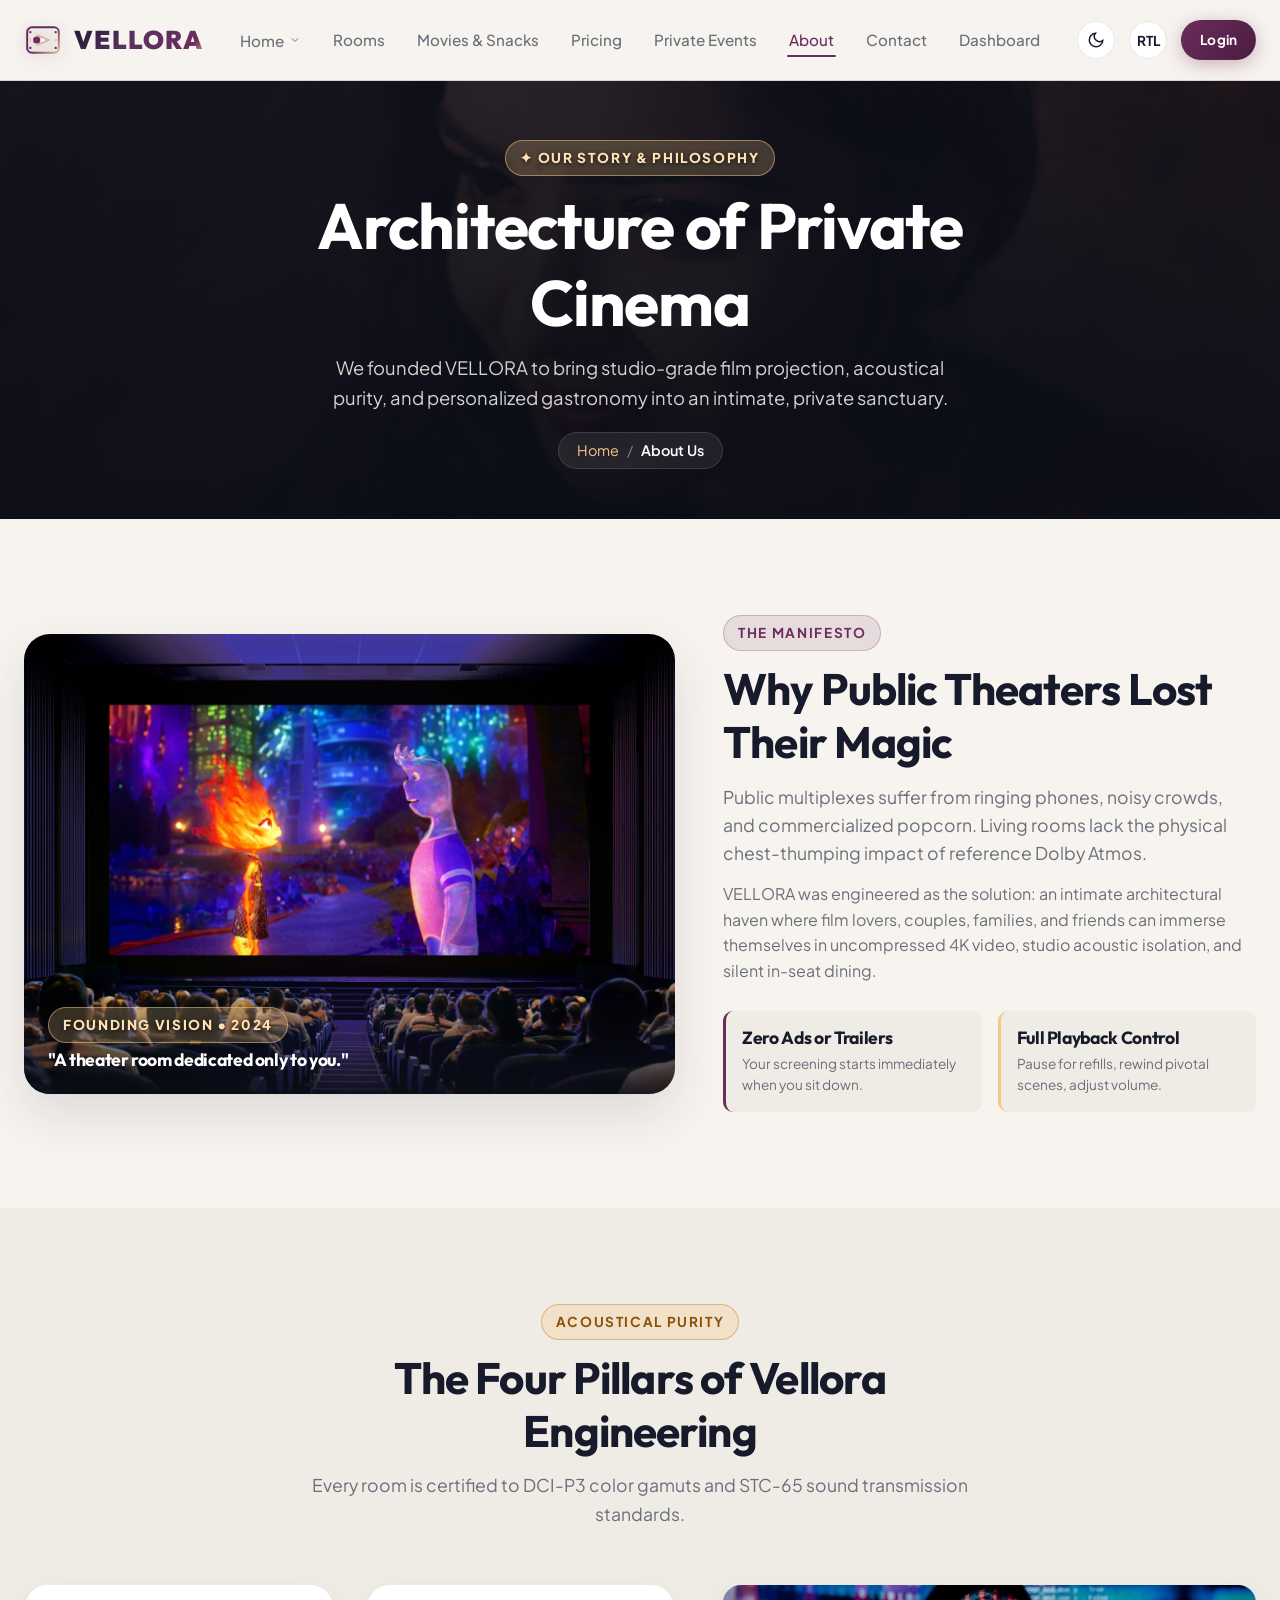
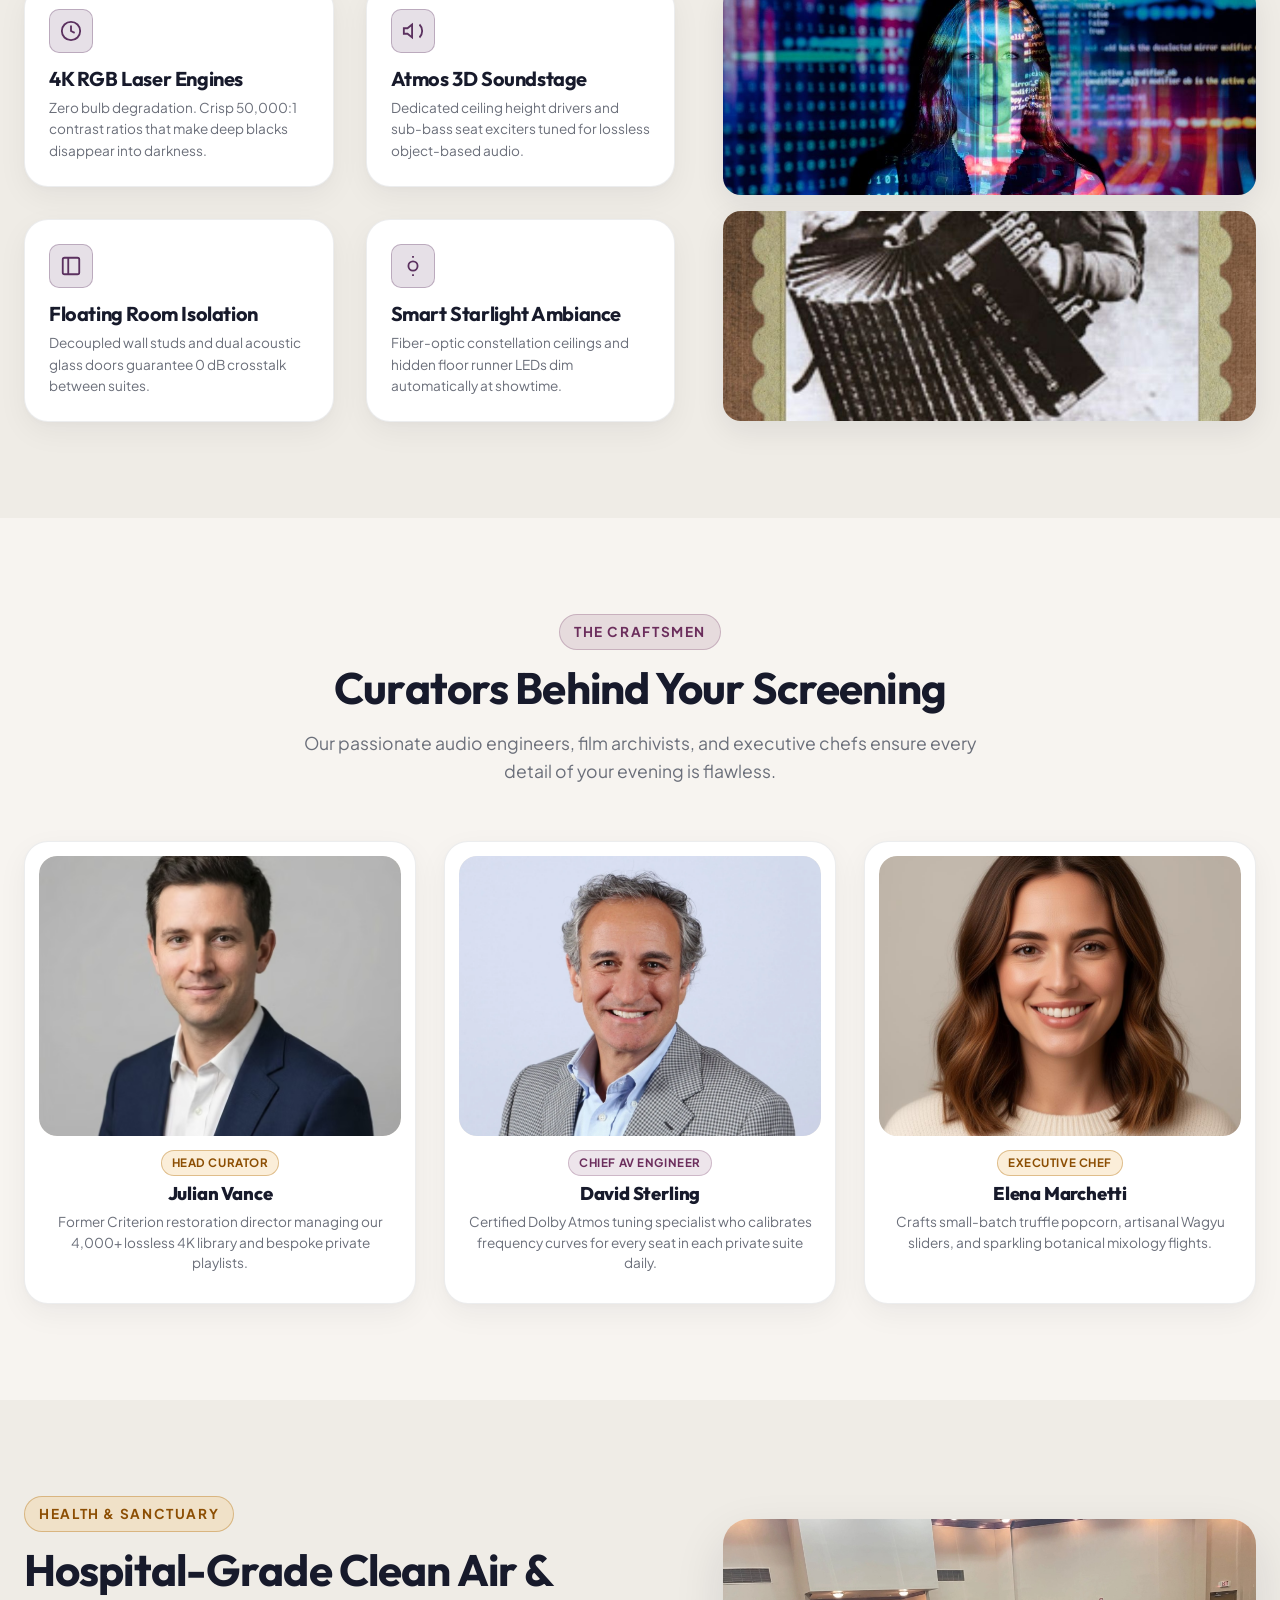
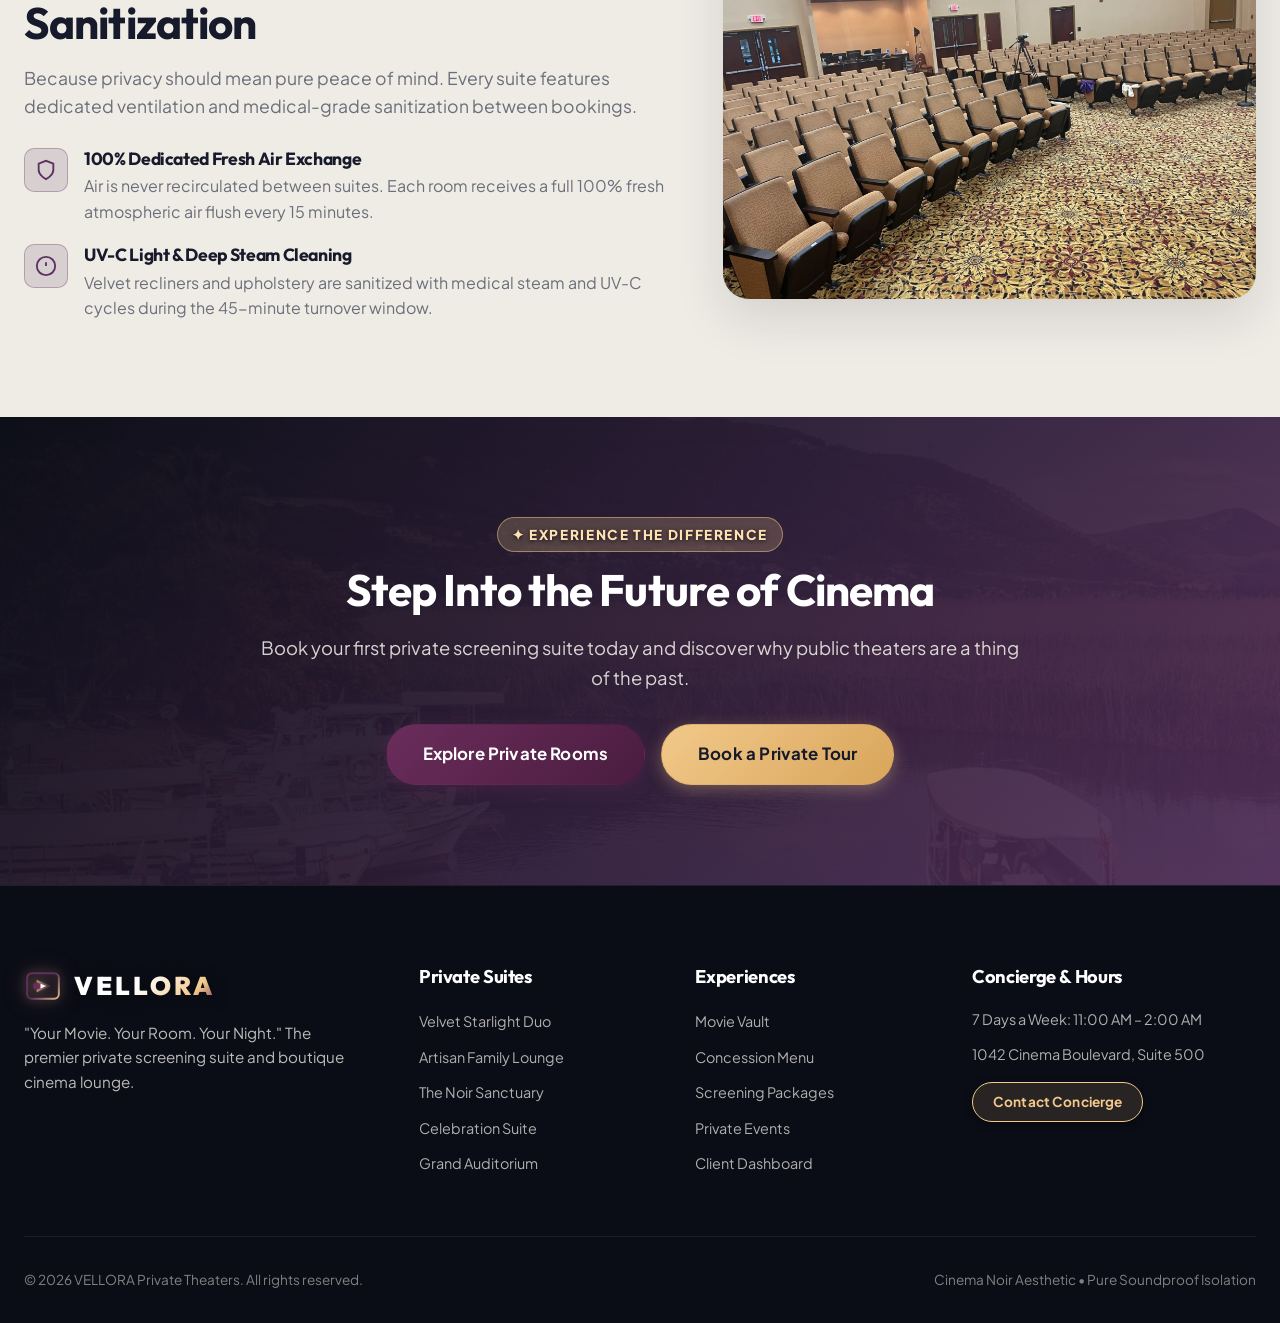
==== commit a9ec2651: "first commit" ====
--- a/about.html
+++ b/about.html
@@ -280,7 +280,7 @@
         </div>
 
         <div class="grid-3">
-          <div class="cinema-card">
+          <div class="cinema-card team-card">
             <div class="card-media" style="height: 280px;">
               <img src="assets/images/about-team-curator.jpg" alt="Julian Vance - Master Film Curator">
             </div>
@@ -291,7 +291,7 @@
             </div>
           </div>
 
-          <div class="cinema-card">
+          <div class="cinema-card team-card">
             <div class="card-media" style="height: 280px;">
               <img src="assets/images/about-team-projectionist.jpg" alt="David Sterling - Chief Acoustical Engineer">
             </div>
@@ -302,7 +302,7 @@
             </div>
           </div>
 
-          <div class="cinema-card">
+          <div class="cinema-card team-card">
             <div class="card-media" style="height: 280px;">
               <img src="assets/images/about-team-sommelier.jpg" alt="Elena Marchetti - Executive Concession Chef">
             </div>
--- a/assets/css/style.css
+++ b/assets/css/style.css
@@ -698,9 +698,11 @@
   --inner-hero-height: 420px;
 }
 
-/* --- Standardized Inner Page Hero (Exact 420px height) --- */
+/* --- Standardized Inner Page Hero (Dynamic Responsive Flex Height) --- */
 .inner-page-hero {
-  height: var(--inner-hero-height);
+  min-height: var(--inner-hero-height, 420px);
+  height: auto;
+  padding: 60px 20px 50px 20px;
   position: relative;
   display: flex;
   align-items: center;
@@ -950,10 +952,6 @@
   letter-spacing: -0.01em;
   color: var(--color-text);
   line-height: 1.3;
-  min-height: 2.6em;
-  display: flex;
-  align-items: flex-start;
-  flex-shrink: 0;
 }
 
 .card-desc {
@@ -961,8 +959,31 @@
   color: var(--color-muted);
   line-height: 1.5;
   margin-bottom: 12px;
-  min-height: 3.6em;
-  flex: 1 0 auto;
+  min-height: 3.2em;
+  flex-grow: 1;
+}
+
+/* --- About Page: Team / Curators Cards (Center Aligned) --- */
+.team-card .card-body {
+  text-align: center;
+  align-items: center;
+}
+
+.team-card .eyebrow {
+  margin-left: auto;
+  margin-right: auto;
+  align-self: center;
+}
+
+.team-card .card-title {
+  text-align: center;
+  justify-content: center;
+  width: 100%;
+}
+
+.team-card .card-desc {
+  text-align: center;
+  min-height: auto;
 }
 
 /* Feature / Spec Box (Key-Value Attribute Container matching reference) */
@@ -979,15 +1000,15 @@
   display: flex;
   align-items: center;
   justify-content: space-between;
-  gap: 6px 10px;
-  flex-wrap: wrap;
-  min-height: 34px;
+  gap: 4px;
+  white-space: nowrap;
+  min-height: 38px;
   height: auto;
   flex-shrink: 0;
 }
 
 .card-spec-box span {
-  white-space: normal;
+  white-space: nowrap;
   display: inline-flex;
   align-items: center;
   gap: 3px;
@@ -1034,35 +1055,109 @@
   margin-top: auto;
   padding-top: 10px;
   border-top: 1px solid var(--color-border);
-  gap: 8px;
-  flex-wrap: wrap;
+  gap: 6px;
+  flex-wrap: nowrap;
+  min-height: 44px;
+  width: 100%;
+}
+
+.card-footer .spec-item {
+  font-size: 0.72rem;
+  padding: 4px 8px;
+  white-space: nowrap;
+  overflow: hidden;
+  text-overflow: ellipsis;
+  max-width: 54%;
+  margin-bottom: 0;
+  flex-shrink: 1;
+}
+
+.card-footer .btn,
+.card-footer .btn-outline,
+.card-footer .btn-sm {
+  font-size: 0.78rem;
+  padding: 6px 12px;
+  white-space: nowrap;
+  flex-shrink: 0;
+}
+
+/* --- Genre Cards Double Box Layout (Exact Matching Widths & Fully Responsive) --- */
+.genre-card-footer {
+  display: flex !important;
+  flex-direction: column !important;
+  align-items: stretch !important;
+  gap: 8px !important;
+  width: 100% !important;
+  margin-top: auto !important;
+  padding-top: 12px !important;
+  border-top: 1px solid var(--color-border) !important;
+}
+
+.genre-card-footer .genre-spec-badge,
+.genre-card-footer .spec-item {
+  width: 100% !important;
+  max-width: 100% !important;
+  display: flex !important;
+  align-items: center !important;
+  justify-content: center !important;
+  text-align: center !important;
+  padding: 8px 14px !important;
+  border-radius: var(--radius-full) !important;
+  font-size: 0.8rem !important;
+  font-weight: 700 !important;
+  color: var(--color-accent) !important;
+  background: var(--color-surface-soft) !important;
+  border: 1px solid var(--card-border) !important;
+  box-sizing: border-box !important;
+  height: 38px !important;
+  min-height: 38px !important;
+  margin: 0 !important;
+}
+
+.genre-card-footer .btn,
+.genre-card-footer .btn-outline,
+.genre-card-footer .btn-sm {
+  width: 100% !important;
+  max-width: 100% !important;
+  display: flex !important;
+  align-items: center !important;
+  justify-content: center !important;
+  text-align: center !important;
+  padding: 8px 14px !important;
+  border-radius: var(--radius-full) !important;
+  font-size: 0.82rem !important;
+  font-weight: 700 !important;
+  box-sizing: border-box !important;
+  height: 38px !important;
+  min-height: 38px !important;
+  margin: 0 !important;
 }
 
 .price-tag {
   display: inline-flex;
   align-items: baseline;
-  gap: 5px;
+  gap: 4px;
   font-family: var(--font-heading);
   white-space: nowrap;
   flex-shrink: 0;
 }
 
 .price-tag .amount {
-  font-size: 1.35rem;
+  font-size: 1.25rem;
   font-weight: 800;
   color: var(--color-accent);
   line-height: 1;
 }
 
 .price-tag .old-price {
-  font-size: 0.82rem;
+  font-size: 0.78rem;
   text-decoration: line-through;
   color: var(--color-muted);
   opacity: 0.7;
 }
 
 .price-tag .period {
-  font-size: 0.78rem;
+  font-size: 0.75rem;
   color: var(--color-muted);
   white-space: nowrap;
 }
@@ -1071,14 +1166,14 @@
   background: linear-gradient(135deg, #6B2D5C 0%, #4A1C3F 100%) !important;
   color: #FFFFFF !important;
   border: 1px solid rgba(255, 255, 255, 0.15) !important;
-  padding: 8px 16px;
+  padding: 7px 12px;
   border-radius: var(--radius-full);
-  font-size: 0.82rem;
+  font-size: 0.8rem;
   font-weight: 700;
   cursor: pointer;
   display: inline-flex;
   align-items: center;
-  gap: 6px;
+  gap: 5px;
   box-shadow: 0 4px 14px rgba(107, 45, 92, 0.35);
   transition: all var(--transition-fast);
   white-space: nowrap;
@@ -1331,6 +1426,11 @@
   object-fit: cover;
 }
 
+.dash-spotlight-card {
+  padding: 0 !important;
+  overflow: hidden;
+}
+
 .dash-spotlight-card-grid {
   display: grid;
   grid-template-columns: 1.15fr 0.85fr;
@@ -1338,7 +1438,7 @@
 }
 
 .dash-spotlight-content {
-  padding: 32px;
+  padding: 28px;
   display: flex;
   flex-direction: column;
   justify-content: space-between;
@@ -2411,6 +2511,33 @@
   color: var(--color-warm);
 }
 
+/* --- High Contrast Footer Buttons --- */
+.site-footer .btn,
+.site-footer .btn-outline {
+  background: rgba(242, 201, 138, 0.12) !important;
+  color: #F2C98A !important;
+  border: 1.5px solid #F2C98A !important;
+  font-weight: 700 !important;
+  padding: 8px 20px !important;
+  border-radius: var(--radius-full) !important;
+  display: inline-flex !important;
+  align-items: center !important;
+  justify-content: center !important;
+  gap: 8px !important;
+  transition: all var(--transition-normal) !important;
+  box-shadow: 0 2px 10px rgba(0, 0, 0, 0.4) !important;
+  text-decoration: none !important;
+}
+
+.site-footer .btn:hover,
+.site-footer .btn-outline:hover {
+  background: var(--color-warm) !important;
+  color: #0B0D16 !important;
+  border-color: var(--color-warm) !important;
+  box-shadow: 0 4px 20px rgba(242, 201, 138, 0.4) !important;
+  transform: translateY(-2px) !important;
+}
+
 .footer-bottom {
   display: flex;
   align-items: center;
@@ -3030,18 +3157,16 @@
 
 .h1-quad-tile h4 {
   font-size: 1.1rem;
+  font-weight: 700;
   margin-bottom: 8px;
-  min-height: 2.7em;
-  display: flex;
-  align-items: flex-start;
+  line-height: 1.35;
 }
 
 .h1-quad-tile p {
-  font-size: 0.85rem;
+  font-size: 0.875rem;
   color: var(--color-muted);
-  line-height: 1.5;
+  line-height: 1.55;
   margin: 0;
-  flex-grow: 1;
 }
 
 /* --- Rooms Page: Comparison Matrix Table --- */
--- a/assets/css/responsive.css
+++ b/assets/css/responsive.css
@@ -36,6 +36,13 @@
 @media (min-width: 1440px) {
   :root {
     --container-max-width: 1380px;
+  }
+}
+
+@media (max-width: 1280px) {
+  .grid-4 {
+    grid-template-columns: repeat(2, 1fr) !important;
+    gap: 20px !important;
   }
 }
 
@@ -185,6 +192,10 @@
   }
 
   /* Stack Dashboard Spotlight Card on Laptop/iPad Pro to prevent squeezed content */
+  .dash-spotlight-card {
+    padding: 0 !important;
+  }
+
   .dash-spotlight-card-grid {
     grid-template-columns: 1fr !important;
   }
@@ -363,8 +374,10 @@
    4. SMALL TABLETS & LARGE PHONES (576px - 767px)
    ========================================================================== */
 @media (max-width: 767px) {
-  :root {
-    --inner-hero-height: 360px;
+  .inner-page-hero {
+    min-height: 320px !important;
+    height: auto !important;
+    padding: 44px 16px 40px 16px !important;
   }
 
   .section-spacing {
@@ -458,6 +471,42 @@
     flex-direction: column;
     align-items: flex-start;
     gap: 14px;
+  }
+
+  /* Spotlight Card on Mobile */
+  .dash-spotlight-card {
+    padding: 0 !important;
+  }
+
+  .dash-spotlight-content {
+    padding: 18px 14px !important;
+  }
+
+  .dash-spotlight-content h3 {
+    font-size: 1.25rem !important;
+    margin-bottom: 6px !important;
+    line-height: 1.3 !important;
+  }
+
+  .dash-spotlight-content p {
+    font-size: 0.88rem !important;
+    margin-bottom: 14px !important;
+  }
+
+  .dash-spotlight-content .form-row-2col {
+    gap: 6px !important;
+    font-size: 0.85rem !important;
+    margin-bottom: 16px !important;
+  }
+
+  .dash-spotlight-content .btn {
+    flex: 1 1 auto;
+    text-align: center;
+  }
+
+  .dash-spotlight-media {
+    height: 190px !important;
+    min-height: 190px !important;
   }
 
   .footer-grid {
@@ -498,24 +547,20 @@
 
   .card-spec-box {
     display: flex;
-    flex-wrap: wrap;
     align-items: center;
     justify-content: space-between;
     font-size: 0.72rem !important;
-    padding: 6px 10px !important;
-    gap: 6px 10px;
-    white-space: normal;
-    overflow: visible;
-    min-height: 34px;
+    padding: 6px 8px !important;
+    gap: 4px;
+    white-space: nowrap;
+    min-height: 36px;
     height: auto;
   }
 
   .card-spec-box span,
   .card-spec-box strong {
     font-size: 0.72rem !important;
-    white-space: normal;
-    overflow: visible;
-    text-overflow: clip;
+    white-space: nowrap;
   }
 
   /* --- Movie Vault & Snack Grids --- */
@@ -639,10 +684,34 @@
   }
 
   .home-hero-section,
-  .inner-page-hero,
   .h2-hero-section {
     margin-top: 70px !important;
     padding-top: 36px !important;
+  }
+
+  .inner-page-hero {
+    margin-top: 70px !important;
+    min-height: 320px !important;
+    height: auto !important;
+    padding: 40px 16px 36px 16px !important;
+  }
+
+  .inner-hero-content h1 {
+    font-size: clamp(1.45rem, 5.2vw, 1.85rem) !important;
+    line-height: 1.25 !important;
+    margin-bottom: 10px !important;
+  }
+
+  .inner-hero-content p {
+    font-size: 0.92rem !important;
+    line-height: 1.5 !important;
+    margin: 0 auto 16px auto !important;
+  }
+
+  .breadcrumb-list {
+    padding: 5px 14px !important;
+    font-size: 0.82rem !important;
+    gap: 6px !important;
   }
 
   .hero-trust-indicators {
@@ -806,20 +875,16 @@
   .card-spec-box {
     font-size: 0.7rem !important;
     padding: 6px 8px !important;
-    gap: 6px !important;
-    flex-wrap: wrap !important;
-    white-space: normal !important;
-    overflow: visible !important;
-    min-height: 32px !important;
+    gap: 4px !important;
+    white-space: nowrap;
+    min-height: 34px !important;
     height: auto !important;
   }
 
   .card-spec-box span,
   .card-spec-box strong {
     font-size: 0.7rem !important;
-    white-space: normal !important;
-    overflow: visible !important;
-    text-overflow: clip !important;
+    white-space: nowrap;
   }
 
   /* --- Movie Vault Single / Double Column Grid --- */
@@ -913,6 +978,35 @@
     font-size: 0.84rem !important;
     box-shadow: 0 10px 30px rgba(0, 0, 0, 0.7) !important;
   }
+
+  .dash-spotlight-content {
+    padding: 14px 12px !important;
+  }
+
+  .dash-spotlight-content .btn {
+    width: 100% !important;
+  }
+
+  .inner-page-hero {
+    padding: 34px 14px 30px 14px !important;
+  }
+
+  .inner-hero-content h1 {
+    font-size: 1.4rem !important;
+    line-height: 1.25 !important;
+    margin-bottom: 8px !important;
+  }
+
+  .inner-hero-content p {
+    font-size: 0.86rem !important;
+    line-height: 1.45 !important;
+    margin: 0 auto 14px auto !important;
+  }
+
+  .breadcrumb-list {
+    padding: 4px 12px !important;
+    font-size: 0.78rem !important;
+  }
 }
 
 /* ==========================================================================
